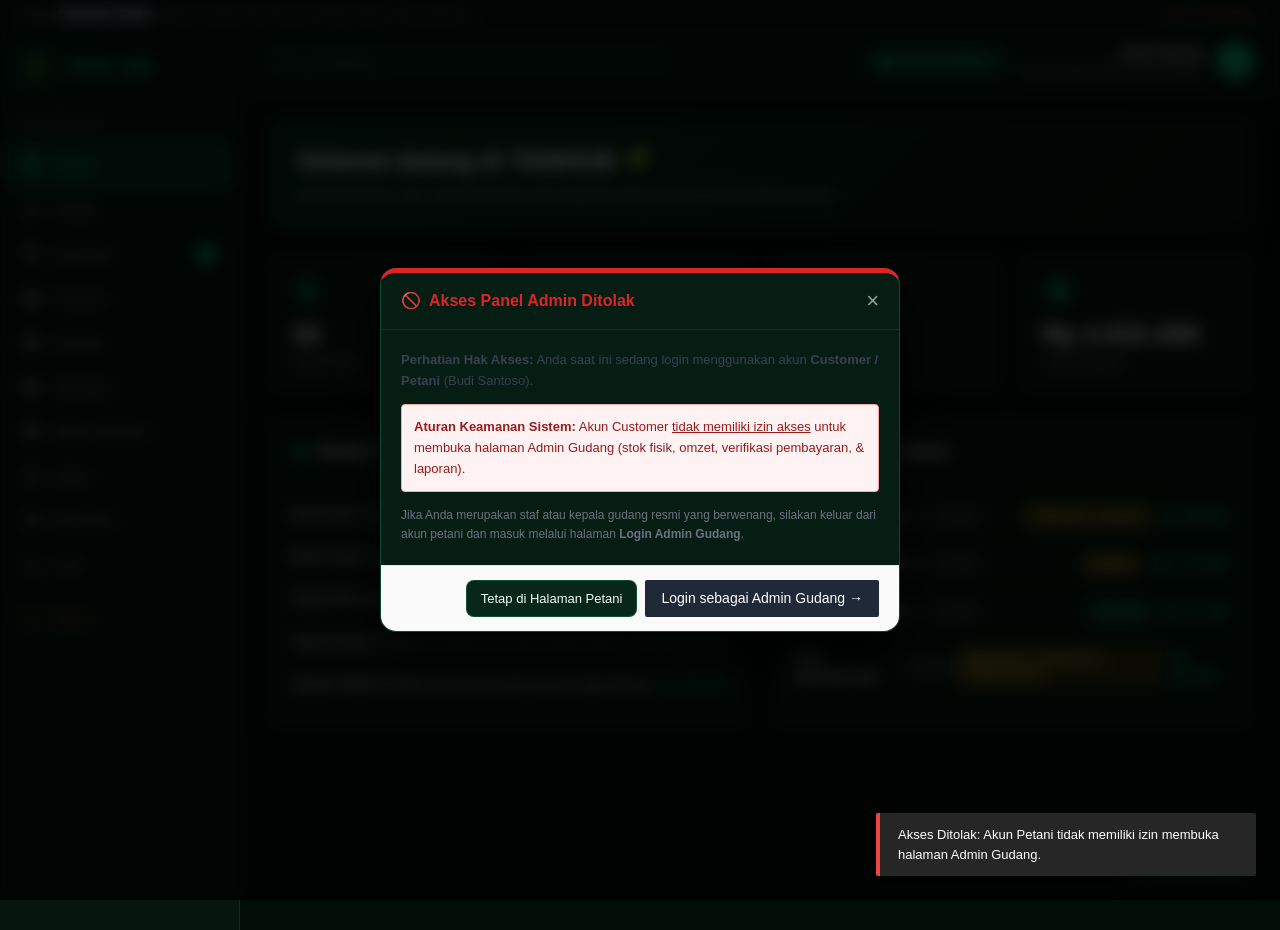
==== admin.html @ e53415fc "push projet new TaniSM" ====
<!DOCTYPE html>
<html lang="id">
<head>
  <meta charset="UTF-8">
  <meta name="viewport" content="width=device-width, initial-scale=1.0">
  <title>Admin TANIHUB - Panel Manajemen Ekosistem Digital Pertanian</title>

  <!-- PWA Meta Tags & Manifest -->
  <link rel="manifest" href="manifest.json">
  <meta name="theme-color" content="#04160E">
  <meta name="mobile-web-app-capable" content="yes">
  <meta name="apple-mobile-web-app-capable" content="yes">
  <meta name="apple-mobile-web-app-status-bar-style" content="black-translucent">
  <meta name="apple-mobile-web-app-title" content="TANIHUB">
  <link rel="apple-touch-icon" href="icons/apple-touch-icon.png">
  <link rel="icon" type="image/svg+xml" href="icons/icon.svg">
  <link rel="icon" type="image/png" sizes="192x192" href="icons/icon-192.png">

  <link rel="stylesheet" href="css/common.css">
  <link rel="stylesheet" href="css/admin.css">
  <link rel="stylesheet" href="css/print.css">
  <script src="js/data.js"></script>
  <script src="js/store.js"></script>
  <script src="js/auth.js"></script>
  <script src="js/pwa.js"></script>
  <script>
    // Permission Guard: Customer TIDAK BISA mengakses admin.html
    if (!TaniAuth.requireAdminAccess()) {
      document.write('<style>body{display:none;}</style>');
    }
  </script>
</head>
<body>

  <!-- Top Strip Quick Bar -->
  <div class="role-quick-bar no-print">
    <div>
      <span>Portal: <strong style="color: #34D399;">Administrator Gudang & Distribusi</strong></span>
      <span style="margin-left: 12px; color: #5E7D6F;">Gudang Pusat Klaten</span>
    </div>
    <div>
      <a href="index.html">Beralih ke Portal Pembeli / Petani &rarr;</a>
      <span style="color: #374151; margin: 0 8px;">|</span>
      <a href="javascript:void(0)" onclick="AdminApp.logout()" style="color: #F87171; cursor: pointer;">Keluar</a>
    </div>
  </div>

  <div class="admin-wrapper">
    <!-- ==========================================
         SIDEBAR NAVIGATION (SESUAI GAMBAR REFERENSI)
         ========================================== -->
    <aside class="admin-sidebar no-print">
      <!-- Brand Header -->
      <div class="admin-brand">
        <div class="admin-brand-icon-box">
          <img src="img/logo-tani.png" alt="Tani.SM" style="width: 32px; height: 32px; object-fit: contain;">
        </div>
        <div class="admin-brand-text">TANI.SM</div>
      </div>

      <!-- Category Label -->
      <div class="nav-group-title">ADMIN</div>

      <!-- Navigation Menu Items (Urutan Persis Sesuai Screenshot) -->
      <nav class="admin-nav">
        <!-- 1. Dasbor -->
        <div class="admin-nav-item active" data-view="dasbor">
          <svg viewBox="0 0 24 24"><path d="M3 13h8V3H3v10zm0 8h8v-6H3v6zm10 0h8V11h-8v10zm0-18v6h8V3h-8z"/></svg>
          <span>Dasbor</span>
        </div>

        <!-- 2. Pelanggan -->
        <div class="admin-nav-item" data-view="pelanggan">
          <svg viewBox="0 0 24 24"><path d="M16 11c1.66 0 2.99-1.34 2.99-3S17.66 5 16 5c-1.66 0-3 1.34-3 3s1.34 3 3 3zm-8 0c1.66 0 2.99-1.34 2.99-3S9.66 5 8 5C6.34 5 5 6.34 5 3s1.34 3 3 3zm0 2c-2.33 0-7 1.17-7 3.5V19h14v-2.5c0-2.33-4.67-3.5-7-3.5zm8 0c-.29 0-.62.02-.97.05 1.16.84 1.97 1.97 1.97 3.45V19h6v-2.5c0-2.33-4.67-3.5-7-3.5z"/></svg>
          <span>Pelanggan</span>
        </div>

        <!-- 3. Produk -->
        <div class="admin-nav-item" data-view="produk">
          <svg viewBox="0 0 24 24"><path d="M20 7l-8-4-8 4 8 4 8-4zm-8 6l-7-3.5V17l7 3.5 7-3.5V9.5L12 13z"/></svg>
          <span>Produk</span>
        </div>

        <!-- 4. Kategori -->
        <div class="admin-nav-item" data-view="kategori">
          <svg viewBox="0 0 24 24"><path d="M10 4H4c-1.1 0-1.99.9-1.99 2L2 18c0 1.1.9 2 2 2h16c1.1 0 2-.9 2-2V8c0-1.1-.9-2-2-2h-8l-2-2z"/></svg>
          <span>Kategori</span>
        </div>

        <!-- 5. Stok -->
        <div class="admin-nav-item" data-view="stok">
          <svg viewBox="0 0 24 24"><path d="M3.5 18.49l6-6.01 4 4L22 6.92l-1.41-1.41-7.09 7.97-4-4L2 16.99z"/></svg>
          <span>Stok</span>
        </div>

        <!-- 6. Pemesanan -->
        <div class="admin-nav-item" data-view="pemesanan">
          <svg viewBox="0 0 24 24"><path d="M7 18c-1.1 0-1.99.9-1.99 2S5.9 22 7 22s2-.9 2-2-.9-2-2-2zM1 2v2h2l3.6 7.59-1.35 2.45c-.16.28-.25.61-.25.96 0 1.1.9 2 2 2h12v-2H7.42c-.14 0-.25-.11-.25-.25l.03-.12.9-1.63h7.45c.75 0 1.41-.41 1.75-1.03l3.58-6.49c.08-.14.12-.31.12-.48 0-.55-.45-1-1-1H5.21l-.94-2H1zm16 16c-1.1 0-1.99.9-1.99 2s.89 2 1.99 2 2-.9 2-2-.9-2-2-2z"/></svg>
          <span>Pemesanan</span>
        </div>

        <!-- 7. Pembayaran -->
        <div class="admin-nav-item" data-view="pembayaran">
          <svg viewBox="0 0 24 24"><path d="M20 4H4c-1.11 0-1.99.89-1.99 2L2 18c0 1.11.89 2 2 2h16c1.11 0 2-.89 2-2V6c0-1.11-.89-2-2-2zm0 14H4v-6h16v6zm0-10H4V6h16v2z"/></svg>
          <span>Pembayaran</span>
        </div>

        <!-- 8. Pengiriman -->
        <div class="admin-nav-item" data-view="pengiriman">
          <svg viewBox="0 0 24 24"><path d="M20 8h-3V4H3c-1.1 0-2 .9-2 2v11h2c0 1.66 1.34 3 3 3s3-1.34 3-3h6c0 1.66 1.34 3 3 3s3-1.34 3-3h2v-5l-3-4zM6 18.5c-.83 0-1.5-.67-1.5-1.5s.67-1.5 1.5-1.5 1.5.67 1.5 1.5-.67 1.5-1.5 1.5zm13.5-9l1.96 2.5H17V9.5h2.5zm-.5 9c-.83 0-1.5-.67-1.5-1.5s.67-1.5 1.5-1.5 1.5.67 1.5 1.5-.67 1.5-1.5 1.5z"/></svg>
          <span>Pengiriman</span>
        </div>

        <!-- 9. Konten -->
        <div class="admin-nav-item" data-view="konten">
          <svg viewBox="0 0 24 24"><path d="M19 3H5c-1.1 0-2 .9-2 2v14c0 1.1.9 2 2 2h14c1.1 0 2-.9 2-2V5c0-1.1-.9-2-2-2zm-5 14H7v-2h7v2zm3-4H7v-2h10v2zm0-4H7V7h10v2z"/></svg>
          <span>Konten</span>
        </div>

        <!-- 10. Promo -->
        <div class="admin-nav-item" data-view="promo">
          <svg viewBox="0 0 24 24"><path d="M21.41 11.58l-9-9C12.05 2.22 11.55 2 11 2H4c-1.1 0-2 .9-2 2v7c0 .55.22 1.05.59 1.42l9 9c.36.36.86.58 1.41.58.55 0 1.05-.22 1.41-.59l7-7c.37-.36.59-.86.59-1.41 0-.55-.23-1.06-.59-1.42zM5.5 7C4.67 7 4 6.33 4 5.5S4.67 4 5.5 4 7 4.67 7 5.5 6.33 7 5.5 7z"/></svg>
          <span>Promo</span>
        </div>

        <!-- 11. Laporan -->
        <div class="admin-nav-item" data-view="laporan">
          <svg viewBox="0 0 24 24"><path d="M19 3H5c-1.1 0-2 .9-2 2v14c0 1.1.9 2 2 2h14c1.1 0 2-.9 2-2V5c0-1.1-.9-2-2-2zm-2 10h-4v4h-2v-4H7v-2h4V7h2v4h4v2z"/></svg>
          <span>Laporan</span>
        </div>
      </nav>

      <!-- User Info Footer -->
      <div class="admin-user-footer">
        <div class="admin-user-footer-info">
          <div class="admin-user-name" id="admin-sidebar-user-name">admin</div>
          <div class="admin-user-role">Administrator</div>
        </div>
        <a href="javascript:void(0)" onclick="AdminApp.logout()" title="Keluar dari Panel Admin" style="color: #F87171; font-size: 11px; text-decoration: none; cursor: pointer;">Keluar</a>
      </div>
    </aside>

    <!-- Backdrop for mobile drawer -->
    <div id="admin-sidebar-backdrop" class="sidebar-backdrop" onclick="AdminApp.toggleMobileSidebar(false)"></div>

    <!-- ==========================================
         MAIN CONTENT AREA
         ========================================== -->
    <main class="admin-main">
      <!-- Topbar Header (Search bar, toggle & User profile) -->
      <header class="admin-topbar no-print">
        <div style="display: flex; align-items: center; gap: 10px;">
          <button type="button" class="sidebar-toggle-btn" id="admin-sidebar-toggle" onclick="AdminApp.toggleMobileSidebar()" aria-label="Buka Menu">
            <svg viewBox="0 0 24 24" style="width: 20px; height: 20px; fill: currentColor;"><path d="M3 18h18v-2H3v2zm0-5h18v-2H3v2zm0-7v2h18V6H3z"/></svg>
          </button>
        </div>

        <div class="admin-search-wrapper">
          <svg class="admin-search-icon" viewBox="0 0 24 24"><path d="M15.5 14h-.79l-.28-.27C15.41 12.59 16 11.11 16 9.5 16 5.91 13.09 3 9.5 3S3 5.91 3 9.5 5.91 16 9.5 16c1.61 0 3.09-.59 4.23-1.57l.27.28v.79l5 4.99L20.49 19l-4.99-5zm-6 0C7.01 14 5 11.99 5 9.5S7.01 5 9.5 5 14 7.01 14 9.5 11.99 14 9.5 14z"/></svg>
          <input type="text" id="admin-global-search" class="admin-search-input" placeholder="Cari produk..." oninput="AdminApp.handleGlobalSearch(event)">
        </div>

        <div style="display: flex; align-items: center; gap: 12px;">
          <button type="button" class="btn-pwa-install no-print" id="pwa-install-header-btn-admin" onclick="window.triggerPwaInstall()" title="Pasang Aplikasi TANIHUB di Desktop atau HP">
            <svg viewBox="0 0 24 24" style="width: 15px; height: 15px; fill: currentColor;"><path d="M19.35 10.04C18.67 6.59 15.64 4 12 4 9.11 4 6.6 5.64 5.35 8.04 2.34 8.36 0 10.91 0 14c0 3.31 2.69 6 6 6h13c2.76 0 5-2.24 5-5 0-2.64-2.05-4.78-4.65-4.96zM17 13l-5 5-5-5h3V9h4v4h3z"/></svg>
            <span>Pasang Aplikasi</span>
          </button>

          <div class="admin-topbar-profile">
            <div class="admin-profile-text">
              <div class="admin-profile-name" id="admin-top-user-name">admin</div>
              <div class="admin-profile-role">Administrator</div>
            </div>
            <div class="admin-avatar-circle" title="Administrator">
              <svg viewBox="0 0 24 24"><path d="M12 12c2.21 0 4-1.79 4-4s-1.79-4-4-4-4 1.79-4 4 1.79 4 4 4zm0 2c-2.67 0-8 1.34-8 4v2h16v-2c0-2.66-5.33-4-8-4z"/></svg>
            </div>
            <a href="index.html" class="btn btn-secondary btn-sm" style="margin-left: 8px;">Portal Petani &rarr;</a>
          </div>
        </div>
      </header>

      <div class="admin-content">

        <!-- ==========================================
             1. DASBOR (IDENTIK DENGAN GAMBAR REFERENSI)
             ========================================== -->
        <section id="admin-view-dasbor" class="admin-view active">
          <!-- Welcome Hero Banner -->
          <div class="hero-welcome-card">
            <h1 class="hero-welcome-title">Selamat datang di TANIHUB 🌱</h1>
            <p class="hero-welcome-sub">Kelola pertanian, stok, produk, pesanan, dan penjualan dalam satu ekosistem digital futuristik.</p>
          </div>

          <!-- 4 Stat Metric Cards (Baris 4 Kartu) -->
          <div class="metrics-grid-4">
            <!-- 1. Total Produk -->
            <div class="metric-card-dark">
              <div class="metric-icon-wrap">
                <svg viewBox="0 0 24 24"><path d="M20 7l-8-4-8 4 8 4 8-4zm-8 6l-7-3.5V17l7 3.5 7-3.5V9.5L12 13z"/></svg>
              </div>
              <div class="metric-number" id="dash-metric-products">8</div>
              <div class="metric-tag">Total Produk</div>
            </div>

            <!-- 2. Total Stok -->
            <div class="metric-card-dark">
              <div class="metric-icon-wrap">
                <svg viewBox="0 0 24 24"><path d="M3.5 18.49l6-6.01 4 4L22 6.92l-1.41-1.41-7.09 7.97-4-4L2 16.99z"/></svg>
              </div>
              <div class="metric-number" id="dash-metric-stock">427</div>
              <div class="metric-tag">Total Stok</div>
            </div>

            <!-- 3. Total Pesanan -->
            <div class="metric-card-dark">
              <div class="metric-icon-wrap">
                <svg viewBox="0 0 24 24"><path d="M7 18c-1.1 0-1.99.9-1.99 2S5.9 22 7 22s2-.9 2-2-.9-2-2-2zM1 2v2h2l3.6 7.59-1.35 2.45c-.16.28-.25.61-.25.96 0 1.1.9 2 2 2h12v-2H7.42c-.14 0-.25-.11-.25-.25l.03-.12.9-1.63h7.45c.75 0 1.41-.41 1.75-1.03l3.58-6.49c.08-.14.12-.31.12-.48 0-.55-.45-1-1-1H5.21l-.94-2H1zm16 16c-1.1 0-1.99.9-1.99 2s.89 2 1.99 2 2-.9 2-2-.9-2-2-2z"/></svg>
              </div>
              <div class="metric-number" id="dash-metric-orders">0</div>
              <div class="metric-tag">Total Pesanan</div>
            </div>

            <!-- 4. Total Penjualan -->
            <div class="metric-card-dark">
              <div class="metric-icon-wrap">
                <svg viewBox="0 0 24 24"><path d="M12 2C6.48 2 2 6.48 2 12s4.48 10 10 10 10-4.48 10-10S17.52 2 12 2zm1 14h-2v-2h2v2zm0-4h-2V7h2v5z"/></svg>
              </div>
              <div class="metric-number" id="dash-metric-sales">Rp 0</div>
              <div class="metric-tag">Total Penjualan</div>
            </div>
          </div>

          <!-- 2 Col Activity Row (Produk Terbaru & Pesanan Terbaru) -->
          <div class="dashboard-activity-grid">
            <!-- Left: Produk Terbaru -->
            <div class="activity-card">
              <div class="activity-card-head">
                <svg viewBox="0 0 24 24"><path d="M20 7l-8-4-8 4 8 4 8-4zm-8 6l-7-3.5V17l7 3.5 7-3.5V9.5L12 13z"/></svg>
                <span>Produk Terbaru</span>
              </div>
              <div class="activity-list" id="dash-recent-products-list"></div>
            </div>

            <!-- Right: Pesanan Terbaru -->
            <div class="activity-card">
              <div class="activity-card-head">
                <svg viewBox="0 0 24 24"><path d="M7 18c-1.1 0-1.99.9-1.99 2S5.9 22 7 22s2-.9 2-2-.9-2-2-2zM1 2v2h2l3.6 7.59-1.35 2.45c-.16.28-.25.61-.25.96 0 1.1.9 2 2 2h12v-2H7.42c-.14 0-.25-.11-.25-.25l.03-.12.9-1.63h7.45c.75 0 1.41-.41 1.75-1.03l3.58-6.49c.08-.14.12-.31.12-.48 0-.55-.45-1-1-1H5.21l-.94-2H1zm16 16c-1.1 0-1.99.9-1.99 2s.89 2 1.99 2 2-.9 2-2-.9-2-2-2z"/></svg>
                <span>Pesanan Terbaru</span>
              </div>
              <div class="activity-list" id="dash-recent-orders-list">
                <div class="empty-state-text">Belum ada pesanan.</div>
              </div>
            </div>
          </div>
        </section>

        <!-- ==========================================
             2. PELANGGAN
             ========================================== -->
        <section id="admin-view-pelanggan" class="admin-view">
          <div class="admin-card">
            <div class="admin-card-header">
              <span class="admin-card-title">Data Petani & Pelanggan Terdaftar</span>
              <div class="admin-card-actions">
                <button class="btn btn-primary btn-sm" onclick="AdminApp.openAddCustomerModal()">+ Tambah Data Petani</button>
              </div>
            </div>
            <div class="table-responsive">
              <table class="admin-table">
                <thead>
                  <tr>
                    <th>ID</th>
                    <th>Nama Petani / Kelompok Tani</th>
                    <th>No. Telepon / WA</th>
                    <th>Alamat Pengiriman Lahan</th>
                    <th>Lahan & Komoditas</th>
                    <th>Total Belanja</th>
                    <th>Status</th>
                    <th>Aksi</th>
                  </tr>
                </thead>
                <tbody id="table-pelanggan-tbody"></tbody>
              </table>
            </div>
          </div>
        </section>

        <!-- ==========================================
             3. PRODUK (MASTER PRODUK LENGKAP DENGAN GAMBAR)
             ========================================== -->
        <section id="admin-view-produk" class="admin-view">
          <div class="admin-card">
            <div class="admin-card-header">
              <span class="admin-card-title">Master Data Produk & Sarana Pertanian</span>
              <div class="admin-card-actions">
                <button class="btn btn-primary btn-sm" onclick="AdminApp.openAddProductModal()">+ Tambah Produk Baru</button>
              </div>
            </div>
            <div class="table-responsive">
              <table class="admin-table">
                <thead>
                  <tr>
                    <th>Foto</th>
                    <th>Nama Produk & Lokasi Rak</th>
                    <th>Kategori</th>
                    <th>Harga & Satuan</th>
                    <th>Stok Fisik</th>
                    <th>Penjualan</th>
                    <th>Aksi</th>
                  </tr>
                </thead>
                <tbody id="table-produk-tbody"></tbody>
              </table>
            </div>
          </div>
        </section>

        <!-- ==========================================
             4. KATEGORI
             ========================================== -->
        <section id="admin-view-kategori" class="admin-view">
          <div class="admin-card">
            <div class="admin-card-header">
              <span class="admin-card-title">Master Kategori Komoditas & Saprotan</span>
              <button class="btn btn-primary btn-sm" onclick="AdminApp.openAddKategoriModal()">+ Tambah Kategori</button>
            </div>
            <div class="table-responsive">
              <table class="admin-table">
                <thead>
                  <tr>
                    <th>ID Kategori</th>
                    <th>Nama Kategori</th>
                    <th>Keterangan / Deskripsi</th>
                    <th>Jumlah Produk</th>
                    <th>Aksi</th>
                  </tr>
                </thead>
                <tbody id="table-kategori-tbody"></tbody>
              </table>
            </div>
          </div>
        </section>

        <!-- ==========================================
             5. KONTROL STOK
             ========================================== -->
        <section id="admin-view-stok" class="admin-view">
          <div class="admin-card">
            <div class="admin-card-header">
              <span class="admin-card-title">Status Stok Fisik Pergudangan TANIHUB</span>
            </div>
            <div class="table-responsive">
              <table class="admin-table">
                <thead>
                  <tr>
                    <th>ID SKU</th>
                    <th>Nama Barang Pertanian</th>
                    <th>Lokasi Rak / Gudang</th>
                    <th>Stok Tersedia</th>
                    <th>Batas Minimum</th>
                    <th>Status Mutu</th>
                    <th>Aksi</th>
                  </tr>
                </thead>
                <tbody id="table-stok-tbody"></tbody>
              </table>
            </div>
          </div>

          <!-- Stock Movement Logs -->
          <div class="admin-card">
            <div class="admin-card-header">
              <span class="admin-card-title">Log Riwayat Mutasi Stok Masuk / Keluar (Audit Trail)</span>
            </div>
            <div class="table-responsive">
              <table class="admin-table">
                <thead>
                  <tr>
                    <th>Waktu Catat</th>
                    <th>Nama Barang</th>
                    <th>Jenis Mutasi</th>
                    <th>Kuantitas</th>
                    <th>Sisa Saldo</th>
                    <th>Keterangan / Referensi</th>
                  </tr>
                </thead>
                <tbody id="table-stok-logs-tbody"></tbody>
              </table>
            </div>
          </div>
        </section>

        <!-- ==========================================
             6. PEMESANAN
             ========================================== -->
        <section id="admin-view-pemesanan" class="admin-view">
          <div class="admin-card">
            <div class="admin-card-header">
              <span class="admin-card-title">Daftar Pemesanan Masuk Petani</span>
            </div>
            <div class="table-responsive">
              <table class="admin-table">
                <thead>
                  <tr>
                    <th>No. Pesanan</th>
                    <th>Pemesan</th>
                    <th>Waktu Pesan</th>
                    <th>Total Biaya</th>
                    <th>Status Bayar</th>
                    <th>Status Gudang</th>
                    <th>Aksi</th>
                  </tr>
                </thead>
                <tbody id="table-pemesanan-tbody"></tbody>
              </table>
            </div>
          </div>
        </section>

        <!-- ==========================================
             7. PEMBAYARAN
             ========================================== -->
        <section id="admin-view-pembayaran" class="admin-view">
          <div class="admin-card">
            <div class="admin-card-header">
              <span class="admin-card-title">Verifikasi Bukti Transfer & Status Rekening</span>
            </div>
            <div class="table-responsive">
              <table class="admin-table">
                <thead>
                  <tr>
                    <th>No. Pesanan</th>
                    <th>Nama Pembayar</th>
                    <th>Metode Pembayaran</th>
                    <th>Jumlah Tagihan</th>
                    <th>Status Verifikasi</th>
                    <th>Aksi</th>
                  </tr>
                </thead>
                <tbody id="table-pembayaran-tbody"></tbody>
              </table>
            </div>
          </div>
        </section>

        <!-- ==========================================
             8. PENGIRIMAN
             ========================================== -->
        <section id="admin-view-pengiriman" class="admin-view">
          <div class="admin-card">
            <div class="admin-card-header">
              <span class="admin-card-title">Manajemen Logistik, Ekspedisi & Resi Kargo</span>
            </div>
            <div class="table-responsive">
              <table class="admin-table">
                <thead>
                  <tr>
                    <th>No. Pesanan</th>
                    <th>Penerima</th>
                    <th>Ekspedisi</th>
                    <th>Nomor Resi / Surat Jalan</th>
                    <th>Status Pengiriman</th>
                    <th>Aksi</th>
                  </tr>
                </thead>
                <tbody id="table-pengiriman-tbody"></tbody>
              </table>
            </div>
          </div>
        </section>

        <!-- ==========================================
             9. KONTEN & TIPS
             ========================================== -->
        <section id="admin-view-konten" class="admin-view">
          <div class="admin-card">
            <div class="admin-card-header">
              <span class="admin-card-title">Manajemen Artikel Edukasi Agronomi & Tips Tani</span>
              <button class="btn btn-primary btn-sm" onclick="AdminApp.openAddTipModal()">+ Tulis Tips Baru</button>
            </div>
            <div class="table-responsive">
              <table class="admin-table">
                <thead>
                  <tr>
                    <th>ID</th>
                    <th>Judul Tips Pertanian</th>
                    <th>Kategori</th>
                    <th>Penulis / Agronomis</th>
                    <th>Tanggal Terbit</th>
                    <th>Aksi</th>
                  </tr>
                </thead>
                <tbody id="table-konten-tips-tbody"></tbody>
              </table>
            </div>
          </div>
        </section>

        <!-- ==========================================
             10. PROMO & KUPON
             ========================================== -->
        <section id="admin-view-promo" class="admin-view">
          <div class="admin-card">
            <div class="admin-card-header">
              <span class="admin-card-title">Kupon Subsidi & Promosi Musim Tanam</span>
              <button class="btn btn-primary btn-sm" onclick="AdminApp.openAddPromoModal()">+ Buat Kupon Baru</button>
            </div>
            <div class="table-responsive">
              <table class="admin-table">
                <thead>
                  <tr>
                    <th>Kode Kupon</th>
                    <th>Nama Program Promo</th>
                    <th>Besaran Diskon</th>
                    <th>Min. Belanja</th>
                    <th>Terpakai / Kuota</th>
                    <th>Status</th>
                    <th>Aksi</th>
                  </tr>
                </thead>
                <tbody id="table-promo-tbody"></tbody>
              </table>
            </div>
          </div>
        </section>

        <!-- ==========================================
             11. LAPORAN (CETAK & PRINT PDF)
             ========================================== -->
        <section id="admin-view-laporan" class="admin-view">
          <div class="admin-card no-print">
            <div class="admin-card-header">
              <div style="display: flex; gap: 12px; align-items: center; flex-wrap: wrap;">
                <label style="font-weight: 600; font-size: 13px; color: #A3BDB0;">Jenis Laporan:</label>
                <select id="report-type-select" class="form-select" style="width: auto;" onchange="AdminApp.renderLaporan()">
                  <option value="sales">Laporan Rekapitulasi Penjualan & Pendapatan</option>
                  <option value="stock">Laporan Stock Opname Fisik & Valuasi Aset</option>
                </select>

                <label style="font-weight: 600; font-size: 13px; margin-left: 10px; color: #A3BDB0;">Periode:</label>
                <select id="report-period-select" class="form-select" style="width: auto;" onchange="AdminApp.renderLaporan()">
                  <option value="all">Semua Waktu Operasional</option>
                  <option value="month">Bulan Ini (Oktober 2026)</option>
                </select>
              </div>

              <div class="admin-card-actions">
                <button class="btn btn-primary" onclick="AdminApp.printReport()">
                  Cetak Laporan / Simpan PDF
                </button>
              </div>
            </div>
          </div>

          <div id="report-document-container"></div>
        </section>

      </div>
    </main>
  </div>

  <!-- Bottom Netlify Badge Sesuai Screenshot -->
  <div class="netlify-badge no-print">
    <svg viewBox="0 0 24 24">
      <path d="M12 2L3 7v10l9 5 9-5V7l-9-5zm0 2.2l6.8 3.8-3.4 1.9-6.8-3.8L12 4.2zm-7.6 4.6l6.8 3.8v7.6l-6.8-3.8V8.8zm8.4 11.4v-7.6l6.8-3.8v7.6l-6.8 3.8z"/>
    </svg>
    <span>Powered by <strong>Netlify</strong></span>
  </div>

  <!-- ==========================================
       MODALS FOR ADMIN
       ========================================== -->

  <!-- Modal: Add/Edit Product -->
  <div id="modal-add-product" class="modal-overlay no-print">
    <div class="modal-box" style="max-width: 680px;">
      <div class="modal-header">
        <h3 id="product-modal-title" class="modal-title">Tambah Produk Baru</h3>
        <span class="modal-close">&times;</span>
      </div>
      <div class="modal-body">
        <input type="hidden" id="form-product-id">
        <div class="form-group">
          <label class="form-label">Nama Produk Lengkap:</label>
          <input type="text" id="form-product-name" class="form-input" placeholder="Contoh: Benih Padi Ciherang Super Label Biru">
        </div>
        <div style="display: grid; grid-template-columns: 1fr 1fr; gap: 12px;">
          <div class="form-group">
            <label class="form-label">Kategori Komoditas:</label>
            <select id="form-product-cat" class="form-select"></select>
          </div>
          <div class="form-group">
            <label class="form-label">Lokasi Rak / Palet Gudang:</label>
            <input type="text" id="form-product-shelf" class="form-input" placeholder="Contoh: Rak A-02">
          </div>
        </div>
        <div style="display: grid; grid-template-columns: 1fr 1fr; gap: 12px;">
          <div class="form-group">
            <label class="form-label">Harga Jual (Rp):</label>
            <input type="number" id="form-product-price" class="form-input">
          </div>
          <div class="form-group">
            <label class="form-label">Harga Asli Sebelum Coret (Opsional):</label>
            <input type="number" id="form-product-original-price" class="form-input">
          </div>
        </div>
        <div style="display: grid; grid-template-columns: 1fr 1fr 1fr; gap: 12px;">
          <div class="form-group">
            <label class="form-label">Jumlah Stok:</label>
            <input type="number" id="form-product-stock" class="form-input">
          </div>
          <div class="form-group">
            <label class="form-label">Satuan Kemasan:</label>
            <input type="text" id="form-product-unit" class="form-input" placeholder="Karung 5 Kg / 1 Unit">
          </div>
          <div class="form-group">
            <label class="form-label">Bobot (Gram):</label>
            <input type="number" id="form-product-weight" class="form-input" value="1000">
          </div>
        </div>
        <div class="form-group">
          <label class="form-label">Bahan Aktif / Spesifikasi Teknis:</label>
          <input type="text" id="form-product-active-ing" class="form-input" placeholder="Contoh: Kemurnian 99%, NPK 16-16-16, dsb.">
        </div>
        <div class="form-group">
          <label class="form-label">URL Foto Produk (Gambar Tetap Tersedia):</label>
          <input type="text" id="form-product-image" class="form-input" placeholder="https://images.unsplash.com/...">
          <div style="margin-top: 8px; display: flex; align-items: center; gap: 10px; flex-wrap: wrap;">
            <input type="file" id="form-product-image-file" accept="image/*" style="display:none;" onchange="AdminApp.handleProductImageFile(event)">
            <button type="button" class="btn btn-secondary btn-sm" onclick="document.getElementById('form-product-image-file').click()">Pilih File Gambar</button>
            <span id="form-product-image-filename" style="font-size: 12px; color: #8BA498;">Belum ada file dipilih</span>
          </div>
          <img id="form-product-image-preview" src="" alt="Pratinjau Foto" style="display:none; margin-top: 8px; max-width: 120px; max-height: 120px; border-radius: 8px; border: 1px solid rgba(16, 185, 129, 0.3); object-fit: cover;">
        </div>
        <div class="form-group">
          <label class="form-label">Deskripsi & Panduan Penggunaan:</label>
          <textarea id="form-product-desc" class="form-textarea" rows="3"></textarea>
        </div>
      </div>
      <div class="modal-footer">
        <button class="btn btn-secondary btn-modal-cancel">Batal</button>
        <button class="btn btn-primary" onclick="AdminApp.saveProductForm()">Simpan Produk</button>
      </div>
    </div>
  </div>

  <!-- Modal: Add/Edit Customer -->
  <div id="modal-add-customer" class="modal-overlay no-print">
    <div class="modal-box" style="max-width: 550px;">
      <div class="modal-header">
        <h3 class="modal-title">Form Data Petani / Pelanggan</h3>
        <span class="modal-close">&times;</span>
      </div>
      <div class="modal-body">
        <input type="hidden" id="form-customer-id">
        <div class="form-group">
          <label class="form-label">Nama Petani / Pembeli:</label>
          <input type="text" id="form-customer-name" class="form-input" required>
        </div>
        <div class="form-group">
          <label class="form-label">No. Telepon / WhatsApp:</label>
          <input type="text" id="form-customer-phone" class="form-input" required>
        </div>
        <div class="form-group">
          <label class="form-label">Nama Kelompok Tani (Poktan):</label>
          <input type="text" id="form-customer-poktan" class="form-input">
        </div>
        <div style="display: grid; grid-template-columns: 1fr 1fr; gap: 12px;">
          <div class="form-group">
            <label class="form-label">Luas Lahan (Ha):</label>
            <input type="number" step="0.1" id="form-customer-lahan" class="form-input" value="1.0">
          </div>
          <div class="form-group">
            <label class="form-label">Komoditas Utama:</label>
            <input type="text" id="form-customer-komoditas" class="form-input" placeholder="Contoh: Padi, Cabai">
          </div>
        </div>
        <div class="form-group">
          <label class="form-label">Alamat Lengkap Lahan:</label>
          <textarea id="form-customer-address" class="form-textarea" rows="2"></textarea>
        </div>
      </div>
      <div class="modal-footer">
        <button class="btn btn-secondary btn-modal-cancel">Batal</button>
        <button class="btn btn-primary" onclick="AdminApp.saveCustomerForm()">Simpan Data</button>
      </div>
    </div>
  </div>

  <!-- Modal: Add/Edit Category -->
  <div id="modal-add-kategori" class="modal-overlay no-print">
    <div class="modal-box" style="max-width: 480px;">
      <div class="modal-header">
        <h3 class="modal-title">Kategori Sarana & Hasil Tani</h3>
        <span class="modal-close">&times;</span>
      </div>
      <div class="modal-body">
        <input type="hidden" id="form-kategori-id">
        <div class="form-group">
          <label class="form-label">Nama Kategori:</label>
          <input type="text" id="form-kategori-name" class="form-input" placeholder="Contoh: Benih Sayuran" required>
        </div>
        <div class="form-group">
          <label class="form-label">Keterangan / Deskripsi:</label>
          <textarea id="form-kategori-desc" class="form-textarea" rows="2"></textarea>
        </div>
      </div>
      <div class="modal-footer">
        <button class="btn btn-secondary btn-modal-cancel">Batal</button>
        <button class="btn btn-primary" onclick="AdminApp.saveKategoriForm()">Simpan Kategori</button>
      </div>
    </div>
  </div>

  <!-- Modal: Stock Adjust -->
  <div id="modal-stock-adjust" class="modal-overlay no-print">
    <div class="modal-box" style="max-width: 480px;">
      <div class="modal-header">
        <h3 class="modal-title">Penyesuaian / Mutasi Stok Gudang</h3>
        <span class="modal-close">&times;</span>
      </div>
      <div class="modal-body">
        <input type="hidden" id="stock-adjust-prod-id">
        <div style="font-weight: 600; font-size: 14px; margin-bottom: 4px; color: #ECFDF5;" id="stock-adjust-prod-name"></div>
        <div style="font-size: 12px; color: #8BA498; margin-bottom: 14px;">Stok Saat Ini: <strong id="stock-adjust-current" style="color: #34D399;"></strong></div>

        <div class="form-group">
          <label class="form-label">Jenis Mutasi:</label>
          <select id="stock-adjust-type" class="form-select">
            <option value="Masuk">Stok Masuk (Penerimaan Pabrik / Supplier)</option>
            <option value="Keluar">Stok Keluar (Retur Rusak / Pengurangan Manual)</option>
          </select>
        </div>

        <div class="form-group">
          <label class="form-label">Jumlah Unit Perubahan:</label>
          <input type="number" id="stock-adjust-qty" class="form-input" min="1" placeholder="10">
        </div>

        <div class="form-group">
          <label class="form-label">Keterangan / Referensi:</label>
          <textarea id="stock-adjust-note" class="form-textarea" rows="2" placeholder="Contoh: Penerimaan Truk Distributor PT Petrokimia"></textarea>
        </div>
      </div>
      <div class="modal-footer">
        <button class="btn btn-secondary btn-modal-cancel">Batal</button>
        <button class="btn btn-primary" onclick="AdminApp.submitStockAdjust()">Simpan Mutasi</button>
      </div>
    </div>
  </div>

  <!-- Modal: Order Status -->
  <div id="modal-order-status" class="modal-overlay no-print">
    <div class="modal-box" style="max-width: 480px;">
      <div class="modal-header">
        <h3 class="modal-title">Ubah Status Pemesanan</h3>
        <span class="modal-close">&times;</span>
      </div>
      <div class="modal-body">
        <input type="hidden" id="order-status-id">
        <div style="font-weight: 600; font-size: 14px; margin-bottom: 12px; color: #ECFDF5;" id="order-status-display"></div>

        <div class="form-group">
          <label class="form-label">Status Baru:</label>
          <select id="order-status-select" class="form-select">
            <option value="Menunggu Pembayaran">Menunggu Pembayaran</option>
            <option value="Diproses Gudang">Diproses Gudang (Packing Karung)</option>
            <option value="Dikirim">Dikirim (Diangkut Kargo / Pick-up)</option>
            <option value="Selesai">Selesai (Telah Diterima Petani)</option>
            <option value="Dibatalkan">Dibatalkan</option>
          </select>
        </div>

        <div class="form-group">
          <label class="form-label">Catatan Tambahan untuk Petani:</label>
          <textarea id="order-status-note" class="form-textarea" rows="2" placeholder="Contoh: Barang telah dimasukkan ke armada logistik"></textarea>
        </div>
      </div>
      <div class="modal-footer">
        <button class="btn btn-secondary btn-modal-cancel">Batal</button>
        <button class="btn btn-primary" onclick="AdminApp.saveOrderStatus()">Perbarui Status</button>
      </div>
    </div>
  </div>

  <!-- Modal: Update Resi Logistik -->
  <div id="modal-update-resi" class="modal-overlay no-print">
    <div class="modal-box" style="max-width: 480px;">
      <div class="modal-header">
        <h3 class="modal-title">Input Resi & Logistik Pengiriman</h3>
        <span class="modal-close">&times;</span>
      </div>
      <div class="modal-body">
        <input type="hidden" id="resi-order-id">
        <div style="font-weight: 600; font-size: 14px; margin-bottom: 12px; color: #ECFDF5;" id="resi-order-display"></div>

        <div class="form-group">
          <label class="form-label">Nomor Resi / Surat Jalan Kargo:</label>
          <input type="text" id="resi-number-input" class="form-input" placeholder="JTC-ID-992019">
        </div>

        <div class="form-group">
          <label class="form-label">Posisi / Checkpoint Terkini:</label>
          <textarea id="resi-status-note" class="form-textarea" rows="2" placeholder="Contoh: Paket telah keluar dari Hub Gudang Pusat Klaten"></textarea>
        </div>
      </div>
      <div class="modal-footer">
        <button class="btn btn-secondary btn-modal-cancel">Batal</button>
        <button class="btn btn-primary" onclick="AdminApp.saveResiUpdate()">Simpan Logistik</button>
      </div>
    </div>
  </div>

  <!-- Modal: Add Tip/Artikel -->
  <div id="modal-add-tip" class="modal-overlay no-print">
    <div class="modal-box" style="max-width: 600px;">
      <div class="modal-header">
        <h3 class="modal-title">Artikel Edukasi Pertanian & Tips Tani</h3>
        <span class="modal-close">&times;</span>
      </div>
      <div class="modal-body">
        <input type="hidden" id="form-tip-id">
        <div class="form-group">
          <label class="form-label">Judul Artikel:</label>
          <input type="text" id="form-tip-title" class="form-input" required>
        </div>
        <div style="display: grid; grid-template-columns: 1fr 1fr; gap: 12px;">
          <div class="form-group">
            <label class="form-label">Kategori Tips:</label>
            <select id="form-tip-category" class="form-select">
              <option value="Perlindungan Tanaman">Perlindungan Tanaman</option>
              <option value="Nutrisi & Kesuburan">Nutrisi & Kesuburan</option>
              <option value="Organik & Biologi">Organik & Biologi</option>
              <option value="Alat & Mekanisasi">Alat & Mekanisasi</option>
            </select>
          </div>
          <div class="form-group">
            <label class="form-label">Penulis / Agronomis:</label>
            <input type="text" id="form-tip-author" class="form-input">
          </div>
        </div>
        <div class="form-group">
          <label class="form-label">Ringkasan Singkat:</label>
          <textarea id="form-tip-summary" class="form-textarea" rows="2"></textarea>
        </div>
        <div class="form-group">
          <label class="form-label">Konten Lengkap:</label>
          <textarea id="form-tip-content" class="form-textarea" rows="6"></textarea>
        </div>
      </div>
      <div class="modal-footer">
        <button class="btn btn-secondary btn-modal-cancel">Batal</button>
        <button class="btn btn-primary" onclick="AdminApp.saveTipForm()">Publikasikan Tips</button>
      </div>
    </div>
  </div>

  <!-- Modal: Add Promo Voucher -->
  <div id="modal-add-promo" class="modal-overlay no-print">
    <div class="modal-box" style="max-width: 480px;">
      <div class="modal-header">
        <h3 class="modal-title">Buat Kupon Subsidi Pertanian</h3>
        <span class="modal-close">&times;</span>
      </div>
      <div class="modal-body">
        <div class="form-group">
          <label class="form-label">Kode Kupon (Huruf Kapital):</label>
          <input type="text" id="form-promo-code" class="form-input" placeholder="Contoh: PANENRAYA2026" style="text-transform: uppercase;" required>
        </div>
        <div class="form-group">
          <label class="form-label">Nama Program Promo:</label>
          <input type="text" id="form-promo-name" class="form-input" placeholder="Kupon Subsidi Bibit Musim Hujan" required>
        </div>
        <div style="display: grid; grid-template-columns: 1fr 1fr; gap: 12px;">
          <div class="form-group">
            <label class="form-label">Diskon (%):</label>
            <input type="number" id="form-promo-disc" class="form-input" value="10">
          </div>
          <div class="form-group">
            <label class="form-label">Min. Belanja (Rp):</label>
            <input type="number" id="form-promo-min" class="form-input" value="100000">
          </div>
        </div>
        <div class="form-group">
          <label class="form-label">Kuota Maksimal Penggunaan:</label>
          <input type="number" id="form-promo-quota" class="form-input" value="100">
        </div>
      </div>
      <div class="modal-footer">
        <button class="btn btn-secondary btn-modal-cancel">Batal</button>
        <button class="btn btn-primary" onclick="AdminApp.savePromoForm()">Simpan Kupon</button>
      </div>
    </div>
  </div>

  <!-- Modal: Surat Jalan & Invoice -->
  <div id="modal-invoice" class="modal-overlay">
    <div class="modal-box" style="max-width: 800px;">
      <div class="modal-header no-print">
        <h3 class="modal-title">Surat Jalan & Invoice Pergudangan</h3>
        <span class="modal-close">&times;</span>
      </div>
      <div class="modal-body" id="modal-invoice-content"></div>
      <div class="modal-footer no-print">
        <button class="btn btn-secondary btn-modal-cancel">Tutup</button>
        <button class="btn btn-primary" onclick="window.print()">Cetak Dokumen Surat Jalan</button>
      </div>
    </div>
  </div>

  <div id="toast-container" class="no-print"></div>

  <!-- Scripts -->
  <script src="js/admin.js"></script>
</body>
</html>
---- css/common.css ----
/* ==========================================================================
   Tani.SM - Common CSS & Design System
   Karakter: E-Commerce Pertanian Nyata, Bersih, Fungsional (Tanpa AI-Slop)
   ========================================================================== */

:root {
  --primary-orange: #EE4D2D;
  --primary-orange-hover: #d73211;
  --primary-green: #2E7D32;
  --primary-green-dark: #1B5E20;
  --primary-green-light: #E8F5E9;
  
  --bg-page: #F5F5F5;
  --bg-surface: #FFFFFF;
  --bg-subtle: #FAFAFA;
  
  --border-light: #EAEAEA;
  --border-medium: #D1D5DB;
  --border-focus: #EE4D2D;
  
  --text-main: #222222;
  --text-secondary: #595959;
  --text-muted: #8C8C8C;
  --text-danger: #D32F2F;
  --text-success: #2E7D32;
  
  --shadow-sm: 0 1px 2px 0 rgba(0, 0, 0, 0.05);
  --shadow-md: 0 2px 4px 0 rgba(0, 0, 0, 0.08);
  --shadow-lg: 0 4px 12px 0 rgba(0, 0, 0, 0.12);
  
  --radius-sm: 2px;
  --radius-md: 4px;
  --radius-lg: 6px;
  
  --container-width: 1200px;
  --font-family: -apple-system, BlinkMacSystemFont, "Segoe UI", Roboto, "Helvetica Neue", Arial, sans-serif;
}

* {
  box-sizing: border-box;
  margin: 0;
  padding: 0;
}

body {
  font-family: var(--font-family);
  background-color: var(--bg-page);
  color: var(--text-main);
  line-height: 1.5;
  font-size: 14px;
  -webkit-font-smoothing: antialiased;
}

a {
  color: inherit;
  text-decoration: none;
}

button {
  font-family: inherit;
  cursor: pointer;
  border: none;
  background: none;
}

input, select, textarea {
  font-family: inherit;
  font-size: 14px;
}

/* Container */
.container {
  width: 100%;
  max-width: var(--container-width);
  margin-left: auto;
  margin-right: auto;
  padding-left: 16px;
  padding-right: 16px;
}

/* Utilities */
.text-orange { color: var(--primary-orange) !important; }
.text-green { color: var(--primary-green) !important; }
.text-muted { color: var(--text-muted) !important; }
.text-bold { font-weight: 600; }
.font-price { font-size: 16px; font-weight: 700; color: var(--primary-orange); }

.badge {
  display: inline-block;
  padding: 2px 6px;
  font-size: 11px;
  font-weight: 600;
  border-radius: var(--radius-sm);
  text-transform: uppercase;
  letter-spacing: 0.3px;
}

.badge-orange {
  background-color: #FEE2E2;
  color: #DC2626;
  border: 1px solid #FCA5A5;
}

.badge-green {
  background-color: var(--primary-green-light);
  color: var(--primary-green-dark);
  border: 1px solid #A7F3D0;
}

.badge-gray {
  background-color: #F3F4F6;
  color: #4B5563;
  border: 1px solid var(--border-medium);
}

.badge-blue {
  background-color: #EFF6FF;
  color: #1D4ED8;
  border: 1px solid #BFDBFE;
}

/* Common Buttons */
.btn {
  display: inline-flex;
  align-items: center;
  justify-content: center;
  gap: 6px;
  padding: 8px 16px;
  font-size: 14px;
  font-weight: 500;
  border-radius: var(--radius-sm);
  transition: background-color 0.15s ease, border-color 0.15s ease, opacity 0.15s ease;
  white-space: nowrap;
}

.btn-primary {
  background-color: var(--primary-orange);
  color: #FFFFFF;
  border: 1px solid var(--primary-orange);
}

.btn-primary:hover {
  background-color: var(--primary-orange-hover);
  border-color: var(--primary-orange-hover);
}

.btn-secondary {
  background-color: #FFFFFF;
  color: var(--text-main);
  border: 1px solid var(--border-medium);
}

.btn-secondary:hover {
  background-color: #F9FAFB;
  border-color: #9CA3AF;
}

.btn-green {
  background-color: var(--primary-green);
  color: #FFFFFF;
  border: 1px solid var(--primary-green);
}

.btn-green:hover {
  background-color: var(--primary-green-dark);
}

.btn-outline-orange {
  background-color: #FFF5F1;
  color: var(--primary-orange);
  border: 1px solid var(--primary-orange);
}

.btn-outline-orange:hover {
  background-color: #FFEAE4;
}

.btn-sm {
  padding: 4px 10px;
  font-size: 12px;
}

.btn-lg {
  padding: 12px 24px;
  font-size: 16px;
  font-weight: 600;
}

/* Form Inputs */
.form-group {
  margin-bottom: 14px;
}

.form-label {
  display: block;
  font-size: 13px;
  font-weight: 500;
  color: var(--text-main);
  margin-bottom: 5px;
}

.form-input, .form-select, .form-textarea {
  width: 100%;
  padding: 8px 12px;
  border: 1px solid var(--border-medium);
  border-radius: var(--radius-sm);
  background-color: #FFFFFF;
  color: var(--text-main);
  outline: none;
  transition: border-color 0.15s ease, box-shadow 0.15s ease;
}

.form-input:focus, .form-select:focus, .form-textarea:focus {
  border-color: var(--border-focus);
  box-shadow: 0 0 0 2px rgba(238, 77, 45, 0.15);
}

/* Modals */
.modal-overlay {
  position: fixed;
  top: 0;
  left: 0;
  right: 0;
  bottom: 0;
  background-color: rgba(0, 0, 0, 0.55);
  display: flex;
  align-items: center;
  justify-content: center;
  z-index: 1000;
  padding: 16px;
  opacity: 0;
  pointer-events: none;
  transition: opacity 0.2s ease;
}

.modal-overlay.active {
  opacity: 1;
  pointer-events: auto;
}

.modal-box {
  background-color: var(--bg-surface);
  border-radius: var(--radius-md);
  width: 100%;
  max-width: 650px;
  max-height: 90vh;
  overflow-y: auto;
  box-shadow: var(--shadow-lg);
  display: flex;
  flex-direction: column;
}

.modal-header {
  padding: 16px 20px;
  border-bottom: 1px solid var(--border-light);
  display: flex;
  align-items: center;
  justify-content: space-between;
}

.modal-title {
  font-size: 16px;
  font-weight: 600;
  color: var(--text-main);
}

.modal-close {
  font-size: 20px;
  line-height: 1;
  color: var(--text-muted);
  cursor: pointer;
}

.modal-close:hover {
  color: var(--text-main);
}

.modal-body {
  padding: 20px;
  flex: 1;
}

.modal-footer {
  padding: 14px 20px;
  border-top: 1px solid var(--border-light);
  display: flex;
  justify-content: flex-end;
  gap: 10px;
  background-color: #FAFAFA;
}

/* Toast Notifications */
#toast-container {
  position: fixed;
  bottom: 24px;
  right: 24px;
  z-index: 2000;
  display: flex;
  flex-direction: column;
  gap: 8px;
  pointer-events: none;
}

.toast {
  background-color: #262626;
  color: #FFFFFF;
  padding: 12px 18px;
  border-radius: var(--radius-sm);
  font-size: 13px;
  box-shadow: var(--shadow-md);
  opacity: 0;
  transform: translateY(10px);
  transition: all 0.25s ease;
  pointer-events: auto;
  display: flex;
  align-items: center;
  gap: 10px;
  max-width: 380px;
}

.toast.show {
  opacity: 1;
  transform: translateY(0);
}

.toast.toast-success {
  border-left: 4px solid var(--primary-green);
}

.toast.toast-error {
  border-left: 4px solid #EF4444;
}

.toast.toast-info {
  border-left: 4px solid var(--primary-orange);
}

/* Role Switcher Floating Bar (Dev/Testing Utility) */
.role-quick-bar {
  background-color: #1F2937;
  color: #F3F4F6;
  font-size: 12px;
  padding: 6px 16px;
  display: flex;
  align-items: center;
  justify-content: space-between;
  border-bottom: 1px solid #374151;
}

.role-quick-bar a {
  color: #93C5FD;
  text-decoration: underline;
  margin-left: 8px;
}

.role-quick-bar a:hover {
  color: #BFDBFE;
}

.role-tag {
  background-color: #374151;
  padding: 2px 8px;
  border-radius: var(--radius-sm);
  font-weight: 600;
}

/* ==========================================
   PWA Install Buttons & Standalone Optimizations
   ========================================== */
.btn-pwa-install {
  display: inline-flex;
  align-items: center;
  gap: 7px;
  background: rgba(16, 185, 129, 0.14);
  color: #34D399;
  border: 1px solid rgba(16, 185, 129, 0.38);
  border-radius: 8px;
  padding: 6px 14px;
  font-size: 12px;
  font-weight: 700;
  cursor: pointer;
  transition: all 0.2s cubic-bezier(0.4, 0, 0.2, 1);
  white-space: nowrap;
  user-select: none;
}

.btn-pwa-install:hover {
  background: rgba(16, 185, 129, 0.26);
  color: #FFFFFF;
  border-color: #10B981;
  box-shadow: 0 0 14px rgba(16, 185, 129, 0.35);
  transform: translateY(-1px);
}

.btn-pwa-install:active {
  transform: translateY(0);
}

@media (max-width: 640px) {
  .btn-pwa-install span {
    display: none;
  }
  .btn-pwa-install {
    padding: 6px 10px;
  }
}

/* Standalone Mode: App installed */
html.pwa-standalone .btn-pwa-install {
  display: none !important;
}
---- css/admin.css ----
/* ==========================================================================
   Tani.SM / TANIHUB - Admin Futuristic Dark Emerald Portal Styles
   Tema: Dark Emerald, Glassmorphism, Bersih, Modern, Minimal Emoji
   ========================================================================== */

:root {
  --admin-bg-base: #020d07;
  --admin-bg-sidebar: #04160E;
  --admin-bg-surface: rgba(6, 26, 18, 0.88);
  --admin-bg-card-header: rgba(4, 18, 12, 0.6);
  --admin-bg-input: #04160E;
  --admin-border-subtle: rgba(16, 185, 129, 0.15);
  --admin-border-glow: rgba(16, 185, 129, 0.28);
  --admin-accent-green: #10B981;
  --admin-accent-mint: #34D399;
  --admin-text-main: #ECFDF5;
  --admin-text-muted: #8BA498;
  --admin-text-dim: #5E7D6F;
  --admin-radius-sm: 8px;
  --admin-radius-md: 12px;
  --admin-radius-lg: 16px;
}

/* Custom Scrollbars */
::-webkit-scrollbar {
  width: 6px;
  height: 6px;
}

::-webkit-scrollbar-track {
  background: #03140d;
}

::-webkit-scrollbar-thumb {
  background: #0f3d29;
  border-radius: 4px;
}

::-webkit-scrollbar-thumb:hover {
  background: #10B981;
}

body {
  background-color: var(--admin-bg-base);
  color: var(--admin-text-main);
  font-family: -apple-system, BlinkMacSystemFont, "Segoe UI", Roboto, "Helvetica Neue", Arial, sans-serif;
  margin: 0;
  padding: 0;
  overflow-x: hidden;
}

.admin-wrapper {
  display: flex;
  min-height: 100vh;
  background-color: var(--admin-bg-base);
  background-image: 
    radial-gradient(circle at 20% 15%, rgba(16, 185, 129, 0.05) 0%, transparent 40%),
    radial-gradient(circle at 80% 80%, rgba(16, 185, 129, 0.04) 0%, transparent 40%);
}

/* Quick Bar (Top strip for switching & logout) */
.role-quick-bar {
  background-color: #03130d;
  border-bottom: 1px solid var(--admin-border-subtle);
  padding: 6px 24px;
  display: flex;
  justify-content: space-between;
  align-items: center;
  font-size: 11px;
  color: var(--admin-text-muted);
}

.role-quick-bar a {
  color: var(--admin-accent-mint);
  text-decoration: none;
  font-weight: 500;
  transition: color 0.15s;
}

.role-quick-bar a:hover {
  color: #6EE7B7;
  text-decoration: underline;
}

/* ==========================================================================
   SIDEBAR NAVIGATION
   ========================================================================== */
.admin-sidebar {
  width: 240px;
  background-color: var(--admin-bg-sidebar);
  border-right: 1px solid var(--admin-border-subtle);
  display: flex;
  flex-direction: column;
  flex-shrink: 0;
  z-index: 20;
}

/* Brand Header in Sidebar */
.admin-brand {
  padding: 20px 18px 16px 18px;
  display: flex;
  align-items: center;
  gap: 12px;
}

.admin-brand-icon-box {
  width: 36px;
  height: 36px;
  border-radius: 10px;
  background: linear-gradient(145deg, #092e1e 0%, #03140d 100%);
  border: 1px solid rgba(16, 185, 129, 0.35);
  display: flex;
  align-items: center;
  justify-content: center;
  box-shadow: 0 0 15px rgba(16, 185, 129, 0.25);
  flex-shrink: 0;
}

.admin-brand-icon-box svg {
  width: 24px;
  height: 24px;
}

.admin-brand-text {
  font-size: 18px;
  font-weight: 800;
  color: var(--admin-accent-green);
  letter-spacing: 2px;
  text-transform: uppercase;
  text-shadow: 0 0 15px rgba(16, 185, 129, 0.3);
}

/* Nav Group Label */
.nav-group-title {
  font-size: 11px;
  font-weight: 700;
  text-transform: uppercase;
  letter-spacing: 1.2px;
  color: var(--admin-text-dim);
  padding: 14px 18px 6px 18px;
}

/* Nav Menu Items */
.admin-nav {
  padding: 6px 8px;
  flex: 1;
  overflow-y: auto;
}

.admin-nav-item {
  display: flex;
  align-items: center;
  gap: 12px;
  padding: 10px 14px;
  color: var(--admin-text-muted);
  font-size: 13px;
  font-weight: 500;
  border-radius: var(--admin-radius-sm);
  margin-bottom: 3px;
  cursor: pointer;
  transition: all 0.2s ease;
  border: 1px solid transparent;
  user-select: none;
}

.admin-nav-item svg {
  width: 17px;
  height: 17px;
  fill: currentColor;
  opacity: 0.8;
  flex-shrink: 0;
}

.admin-nav-item:hover {
  background-color: rgba(16, 185, 129, 0.08);
  color: var(--admin-text-main);
}

.admin-nav-item:hover svg {
  opacity: 1;
}

.admin-nav-item.active {
  background: rgba(16, 185, 129, 0.14);
  border: 1px solid var(--admin-accent-green);
  color: var(--admin-accent-green);
  font-weight: 600;
  box-shadow: 0 0 16px rgba(16, 185, 129, 0.15);
}

.admin-nav-item.active svg {
  opacity: 1;
  fill: var(--admin-accent-green);
}

/* User Footer in Sidebar */
.admin-user-footer {
  padding: 14px 16px;
  border-top: 1px solid var(--admin-border-subtle);
  background-color: #03120b;
  display: flex;
  align-items: center;
  justify-content: space-between;
}

.admin-user-footer-info {
  font-size: 12px;
}

.admin-user-name {
  font-weight: 600;
  color: var(--admin-text-main);
}

.admin-user-role {
  color: var(--admin-text-muted);
  font-size: 11px;
}

/* ==========================================================================
   TOPBAR
   ========================================================================== */
.admin-main {
  flex: 1;
  display: flex;
  flex-direction: column;
  min-width: 0;
  background-color: var(--admin-bg-base);
}

.admin-topbar {
  background-color: var(--admin-bg-sidebar);
  border-bottom: 1px solid var(--admin-border-subtle);
  padding: 14px 28px;
  display: flex;
  align-items: center;
  justify-content: space-between;
  gap: 20px;
}

.admin-search-wrapper {
  position: relative;
  display: flex;
  align-items: center;
  width: 100%;
  max-width: 320px;
}

.admin-search-icon {
  position: absolute;
  left: 12px;
  width: 16px;
  height: 16px;
  fill: var(--admin-text-dim);
  pointer-events: none;
}

.admin-search-input {
  width: 100%;
  padding: 9px 14px 9px 36px;
  background-color: #061c12;
  border: 1px solid var(--admin-border-glow);
  border-radius: var(--admin-radius-sm);
  color: var(--admin-text-main);
  font-size: 13px;
  outline: none;
  transition: all 0.2s;
  box-sizing: border-box;
}

.admin-search-input::placeholder {
  color: var(--admin-text-dim);
}

.admin-search-input:focus {
  border-color: var(--admin-accent-green);
  box-shadow: 0 0 0 3px rgba(16, 185, 129, 0.2);
  background-color: #072418;
}

.admin-topbar-profile {
  display: flex;
  align-items: center;
  gap: 12px;
}

.admin-profile-text {
  text-align: right;
  line-height: 1.3;
}

.admin-profile-name {
  font-size: 13px;
  font-weight: 700;
  color: var(--admin-text-main);
}

.admin-profile-role {
  font-size: 11px;
  color: var(--admin-text-muted);
}

.admin-avatar-circle {
  width: 34px;
  height: 34px;
  border-radius: 50%;
  background: var(--admin-accent-green);
  color: #022013;
  display: flex;
  align-items: center;
  justify-content: center;
  font-weight: 700;
  flex-shrink: 0;
  box-shadow: 0 0 10px rgba(16, 185, 129, 0.3);
}

.admin-avatar-circle svg {
  width: 18px;
  height: 18px;
  fill: #022013;
}

/* ==========================================================================
   MAIN DASHBOARD & CONTENT
   ========================================================================== */
.admin-content {
  padding: 24px 28px;
  flex: 1;
}

/* Hero Welcome Banner */
.hero-welcome-card {
  background: linear-gradient(135deg, rgba(6, 42, 28, 0.9) 0%, rgba(4, 22, 14, 0.95) 100%);
  border: 1px solid var(--admin-border-glow);
  border-radius: var(--admin-radius-lg);
  padding: 24px 28px;
  margin-bottom: 24px;
  box-shadow: 0 10px 30px rgba(0, 0, 0, 0.4);
}

.hero-welcome-title {
  font-size: 24px;
  font-weight: 800;
  color: var(--admin-text-main);
  margin-bottom: 6px;
  display: flex;
  align-items: center;
  gap: 8px;
}

.hero-welcome-sub {
  font-size: 13px;
  color: var(--admin-text-muted);
  line-height: 1.6;
}

/* 4 KPI Metric Cards in 1 Row */
.metrics-grid-4 {
  display: grid;
  grid-template-columns: repeat(4, 1fr);
  gap: 18px;
  margin-bottom: 24px;
}

.metric-card-dark {
  background-color: var(--admin-bg-surface);
  border: 1px solid var(--admin-border-subtle);
  border-radius: var(--admin-radius-md);
  padding: 20px 22px;
  box-shadow: 0 4px 20px rgba(0, 0, 0, 0.3);
  transition: transform 0.2s, border-color 0.2s;
}

.metric-card-dark:hover {
  transform: translateY(-2px);
  border-color: var(--admin-border-glow);
}

.metric-icon-wrap {
  width: 32px;
  height: 32px;
  border-radius: 8px;
  background: rgba(16, 185, 129, 0.12);
  color: var(--admin-accent-green);
  display: flex;
  align-items: center;
  justify-content: center;
  margin-bottom: 12px;
}

.metric-icon-wrap svg {
  width: 18px;
  height: 18px;
  fill: currentColor;
}

.metric-number {
  font-size: 26px;
  font-weight: 800;
  color: var(--admin-text-main);
  line-height: 1.2;
}

.metric-tag {
  font-size: 12px;
  color: var(--admin-text-muted);
  margin-top: 4px;
  font-weight: 500;
}

/* 2-Column Activity Grid */
.dashboard-activity-grid {
  display: grid;
  grid-template-columns: 1fr 1fr;
  gap: 20px;
  margin-bottom: 24px;
}

.activity-card {
  background-color: var(--admin-bg-surface);
  border: 1px solid var(--admin-border-subtle);
  border-radius: var(--admin-radius-md);
  padding: 22px;
  box-shadow: 0 4px 20px rgba(0, 0, 0, 0.3);
}

.activity-card-head {
  display: flex;
  align-items: center;
  gap: 8px;
  font-size: 16px;
  font-weight: 700;
  color: var(--admin-text-main);
  margin-bottom: 16px;
  padding-bottom: 12px;
  border-bottom: 1px solid var(--admin-border-subtle);
}

.activity-card-head svg {
  width: 18px;
  height: 18px;
  fill: var(--admin-accent-green);
}

.activity-list {
  display: flex;
  flex-direction: column;
}

.activity-item {
  display: flex;
  justify-content: space-between;
  align-items: center;
  padding: 11px 0;
  border-bottom: 1px solid rgba(16, 185, 129, 0.08);
  font-size: 13px;
  color: var(--admin-text-main);
  transition: background 0.15s;
}

.activity-item:last-child {
  border-bottom: none;
}

.activity-item-name {
  display: flex;
  align-items: center;
  gap: 10px;
}

.activity-item-thumb {
  width: 28px;
  height: 28px;
  border-radius: 6px;
  object-fit: cover;
  border: 1px solid rgba(16, 185, 129, 0.2);
}

.activity-item-price {
  color: var(--admin-accent-green);
  font-weight: 700;
}

.empty-state-text {
  color: var(--admin-text-dim);
  font-size: 13px;
  padding: 24px 0;
  text-align: center;
}

/* ==========================================================================
   CARDS & TABLES FOR ALL ADMIN VIEWS
   ========================================================================== */
.admin-card {
  background-color: var(--admin-bg-surface);
  border: 1px solid var(--admin-border-subtle);
  border-radius: var(--admin-radius-md);
  box-shadow: 0 4px 20px rgba(0, 0, 0, 0.3);
  margin-bottom: 24px;
  overflow: hidden;
}

.admin-card-header {
  padding: 16px 20px;
  background-color: var(--admin-bg-card-header);
  border-bottom: 1px solid var(--admin-border-subtle);
  display: flex;
  align-items: center;
  justify-content: space-between;
  gap: 16px;
  flex-wrap: wrap;
}

.admin-card-title {
  font-size: 15px;
  font-weight: 700;
  color: var(--admin-text-main);
}

.admin-card-actions {
  display: flex;
  align-items: center;
  gap: 10px;
  flex-wrap: wrap;
}

.table-responsive {
  width: 100%;
  overflow-x: auto;
}

.admin-table {
  width: 100%;
  border-collapse: collapse;
  font-size: 13px;
  text-align: left;
}

.admin-table th {
  background-color: #061c12;
  color: var(--admin-text-muted);
  font-weight: 600;
  padding: 12px 14px;
  border-bottom: 1px solid var(--admin-border-subtle);
  white-space: nowrap;
  font-size: 12px;
  text-transform: uppercase;
  letter-spacing: 0.5px;
}

.admin-table td {
  padding: 12px 14px;
  border-bottom: 1px solid rgba(16, 185, 129, 0.09);
  color: var(--admin-text-main);
  vertical-align: middle;
}

.admin-table tr:hover {
  background-color: rgba(16, 185, 129, 0.05);
}

.table-thumb {
  width: 44px;
  height: 44px;
  object-fit: cover;
  border-radius: var(--admin-radius-sm);
  border: 1px solid var(--admin-border-subtle);
  display: block;
}

/* Badges */
.badge-green {
  background: rgba(16, 185, 129, 0.15);
  color: var(--admin-accent-mint);
  border: 1px solid rgba(16, 185, 129, 0.3);
  padding: 3px 8px;
  border-radius: 4px;
  font-size: 11px;
  font-weight: 600;
}

.badge-orange {
  background: rgba(245, 158, 11, 0.15);
  color: #FCD34D;
  border: 1px solid rgba(245, 158, 11, 0.3);
  padding: 3px 8px;
  border-radius: 4px;
  font-size: 11px;
  font-weight: 600;
}

.badge-red {
  background: rgba(239, 68, 68, 0.15);
  color: #F87171;
  border: 1px solid rgba(239, 68, 68, 0.3);
  padding: 3px 8px;
  border-radius: 4px;
  font-size: 11px;
  font-weight: 600;
}

.stock-badge-safe {
  background: rgba(16, 185, 129, 0.15);
  color: var(--admin-accent-mint);
  padding: 2px 6px;
  border-radius: 4px;
  font-size: 11px;
  font-weight: 600;
}

.stock-badge-low {
  background: rgba(234, 179, 8, 0.15);
  color: #FDE047;
  padding: 2px 6px;
  border-radius: 4px;
  font-size: 11px;
  font-weight: 600;
}

.stock-badge-empty {
  background: rgba(239, 68, 68, 0.15);
  color: #FCA5A5;
  padding: 2px 6px;
  border-radius: 4px;
  font-size: 11px;
  font-weight: 600;
}

/* Buttons */
.btn-primary {
  background: #05C065;
  background: linear-gradient(180deg, #10B981 0%, #059669 100%);
  color: #022013;
  border: none;
  font-weight: 700;
  border-radius: var(--admin-radius-sm);
  padding: 8px 16px;
  font-size: 13px;
  cursor: pointer;
  transition: all 0.2s ease;
  box-shadow: 0 2px 10px rgba(16, 185, 129, 0.3);
}

.btn-primary:hover {
  background: #10B981;
  box-shadow: 0 4px 16px rgba(16, 185, 129, 0.5);
  transform: translateY(-1px);
}

.btn-secondary {
  background: #082619;
  border: 1px solid var(--admin-border-glow);
  color: var(--admin-text-main);
  border-radius: var(--admin-radius-sm);
  padding: 7px 14px;
  font-size: 13px;
  font-weight: 500;
  cursor: pointer;
  transition: all 0.15s;
}

.btn-secondary:hover {
  background: #0c3322;
  border-color: var(--admin-accent-green);
}

.btn-sm {
  padding: 5px 10px;
  font-size: 12px;
}

/* Modals */
.modal-overlay {
  position: fixed;
  inset: 0;
  background-color: rgba(0, 0, 0, 0.75);
  backdrop-filter: blur(8px);
  -webkit-backdrop-filter: blur(8px);
  display: none;
  align-items: center;
  justify-content: center;
  z-index: 1000;
  padding: 16px;
}

.modal-overlay.active {
  display: flex;
}

.modal-box {
  background-color: #061d14;
  border: 1px solid var(--admin-border-glow);
  border-radius: var(--admin-radius-lg);
  box-shadow: 0 25px 60px rgba(0, 0, 0, 0.85);
  width: 100%;
  max-height: 90vh;
  display: flex;
  flex-direction: column;
  color: var(--admin-text-main);
  animation: modalIn 0.2s ease;
}

@keyframes modalIn {
  from { opacity: 0; transform: scale(0.96); }
  to { opacity: 1; transform: scale(1); }
}

.modal-header {
  padding: 16px 20px;
  border-bottom: 1px solid var(--admin-border-subtle);
  display: flex;
  justify-content: space-between;
  align-items: center;
}

.modal-title {
  font-size: 16px;
  font-weight: 700;
  color: var(--admin-accent-mint);
}

.modal-close {
  font-size: 22px;
  cursor: pointer;
  color: var(--admin-text-muted);
}

.modal-close:hover {
  color: #FFFFFF;
}

.modal-body {
  padding: 20px;
  overflow-y: auto;
}

.modal-footer {
  padding: 14px 20px;
  border-top: 1px solid var(--admin-border-subtle);
  display: flex;
  justify-content: flex-end;
  gap: 10px;
}

/* Forms in Modals & Views */
.form-group {
  margin-bottom: 16px;
}

.form-label {
  display: block;
  font-size: 12px;
  font-weight: 600;
  color: #9AB3A5;
  margin-bottom: 6px;
}

.form-input, .form-select, .form-textarea {
  width: 100%;
  padding: 10px 12px;
  background-color: var(--admin-bg-input);
  border: 1px solid var(--admin-border-glow);
  border-radius: var(--admin-radius-sm);
  color: #FFFFFF;
  font-size: 13px;
  outline: none;
  box-sizing: border-box;
  font-family: inherit;
  transition: all 0.2s;
}

.form-input:focus, .form-select:focus, .form-textarea:focus {
  border-color: var(--admin-accent-green);
  box-shadow: 0 0 0 3px rgba(16, 185, 129, 0.25);
  background-color: #072217;
}

.form-select option {
  background-color: #061c12;
  color: #ECFDF5;
}

/* View Sections */
.admin-view {
  display: none;
}

.admin-view.active {
  display: block;
}

/* Floating Netlify Badge */
.netlify-badge {
  position: fixed;
  bottom: 18px;
  right: 20px;
  background: rgba(4, 22, 14, 0.85);
  border: 1px solid rgba(16, 185, 129, 0.25);
  padding: 6px 14px;
  border-radius: 20px;
  font-size: 11px;
  color: #8BA498;
  display: inline-flex;
  align-items: center;
  gap: 7px;
  backdrop-filter: blur(8px);
  z-index: 10;
  box-shadow: 0 4px 15px rgba(0, 0, 0, 0.4);
}

.netlify-badge svg {
  width: 14px;
  height: 14px;
  fill: #00AD9F;
}

/* Sidebar Mobile Toggle Button & Backdrop */
.sidebar-toggle-btn {
  display: none;
  background: #061c12;
  border: 1px solid var(--admin-border-glow);
  color: var(--admin-accent-mint);
  width: 38px;
  height: 38px;
  border-radius: var(--admin-radius-sm);
  cursor: pointer;
  align-items: center;
  justify-content: center;
  font-size: 20px;
  flex-shrink: 0;
  transition: all 0.2s;
}

.sidebar-toggle-btn:hover {
  background: #08281a;
  border-color: var(--admin-accent-green);
}

.sidebar-backdrop {
  display: none;
  position: fixed;
  inset: 0;
  background: rgba(0, 0, 0, 0.75);
  backdrop-filter: blur(4px);
  -webkit-backdrop-filter: blur(4px);
  z-index: 999;
}

.sidebar-backdrop.active {
  display: block;
}

/* Responsive */
@media (max-width: 1024px) {
  .metrics-grid-4 {
    grid-template-columns: repeat(2, 1fr);
  }
  .dashboard-activity-grid {
    grid-template-columns: 1fr;
  }
}

@media (max-width: 768px) {
  .sidebar-toggle-btn {
    display: flex;
  }

  .admin-sidebar {
    position: fixed;
    top: 0;
    left: -270px;
    width: 250px;
    height: 100vh;
    z-index: 1000;
    transition: left 0.3s cubic-bezier(0.4, 0, 0.2, 1);
    box-shadow: 0 0 40px rgba(0, 0, 0, 0.9);
  }

  .admin-sidebar.mobile-open {
    left: 0;
  }

  .admin-topbar {
    padding: 12px 16px;
    flex-wrap: wrap;
    gap: 12px;
  }

  .admin-search-wrapper {
    order: 3;
    max-width: 100%;
    width: 100%;
  }

  .admin-content {
    padding: 16px;
  }

  .metrics-grid-4 {
    grid-template-columns: repeat(2, 1fr);
    gap: 12px;
  }

  .dashboard-activity-grid {
    grid-template-columns: 1fr;
    gap: 16px;
  }
}

@media (max-width: 480px) {
  .metrics-grid-4 {
    grid-template-columns: 1fr;
  }
}
---- css/print.css ----
/* ==========================================================================
   Tani.SM - Dedicated Print Stylesheet for Reports & Delivery Invoices
   ========================================================================== */

/* Standard Screen Preview Container for Report */
.print-document {
  background-color: #FFFFFF;
  padding: 30px;
  border: 1px solid #D1D5DB;
  border-radius: 4px;
  margin: 16px 0;
  box-shadow: 0 1px 3px rgba(0, 0, 0, 0.1);
  color: #111827;
  font-family: Arial, "Helvetica Neue", Helvetica, sans-serif;
}

.report-header-kop {
  display: flex;
  align-items: center;
  justify-content: space-between;
  border-bottom: 2px solid #111827;
  padding-bottom: 12px;
  margin-bottom: 20px;
}

.kop-left h2 {
  font-size: 20px;
  font-weight: 800;
  color: #1B5E20;
  letter-spacing: 0.5px;
  margin-bottom: 2px;
}

.kop-left p {
  font-size: 11px;
  color: #4B5563;
  line-height: 1.4;
}

.kop-right {
  text-align: right;
  font-size: 11px;
  color: #374151;
}

.report-meta-box {
  background-color: #F9FAFB;
  border: 1px solid #E5E7EB;
  padding: 12px 16px;
  margin-bottom: 20px;
  border-radius: 2px;
  display: flex;
  justify-content: space-between;
  font-size: 12px;
}

.report-summary-chips {
  display: grid;
  grid-template-columns: repeat(4, 1fr);
  gap: 12px;
  margin-bottom: 24px;
}

.chip-item {
  border: 1px solid #D1D5DB;
  padding: 10px;
  border-radius: 2px;
  text-align: center;
}

.chip-label {
  font-size: 11px;
  color: #6B7280;
  text-transform: uppercase;
}

.chip-val {
  font-size: 15px;
  font-weight: 700;
  color: #111827;
  margin-top: 4px;
}

.print-table {
  width: 100%;
  border-collapse: collapse;
  font-size: 12px;
  margin-bottom: 30px;
}

.print-table th, .print-table td {
  border: 1px solid #9CA3AF;
  padding: 8px 10px;
  text-align: left;
}

.print-table th {
  background-color: #E5E7EB;
  font-weight: 700;
  color: #111827;
}

.print-table td.text-right, .print-table th.text-right {
  text-align: right;
}

.print-table td.text-center, .print-table th.text-center {
  text-align: center;
}

.report-signatures {
  display: flex;
  justify-content: space-between;
  margin-top: 40px;
  padding: 0 40px;
  font-size: 12px;
}

.sign-col {
  text-align: center;
  width: 220px;
}

.sign-line {
  margin-top: 70px;
  border-bottom: 1px solid #000000;
  font-weight: 700;
  padding-bottom: 4px;
}

/* Print Media Override */
@media print {
  body {
    background-color: #FFFFFF !important;
    color: #000000 !important;
    font-size: 11pt !important;
  }

  /* Hide UI elements not meant for print */
  .admin-sidebar,
  .admin-topbar,
  .admin-topbar-actions,
  .role-quick-bar,
  .main-header,
  .top-subbar,
  .nav-menu-bar,
  .btn,
  .admin-card-actions,
  .admin-filter-bar,
  #toast-container,
  .modal-close,
  .no-print {
    display: none !important;
  }

  .admin-main, .admin-content, .admin-wrapper {
    margin: 0 !important;
    padding: 0 !important;
    width: 100% !important;
  }

  .print-document {
    border: none !important;
    box-shadow: none !important;
    padding: 0 !important;
    margin: 0 !important;
  }

  .print-table {
    page-break-inside: auto;
  }

  .print-table tr {
    page-break-inside: avoid;
    page-break-after: auto;
  }

  .report-signatures {
    page-break-inside: avoid;
  }

  @page {
    size: A4 portrait;
    margin: 1.5cm;
  }
}
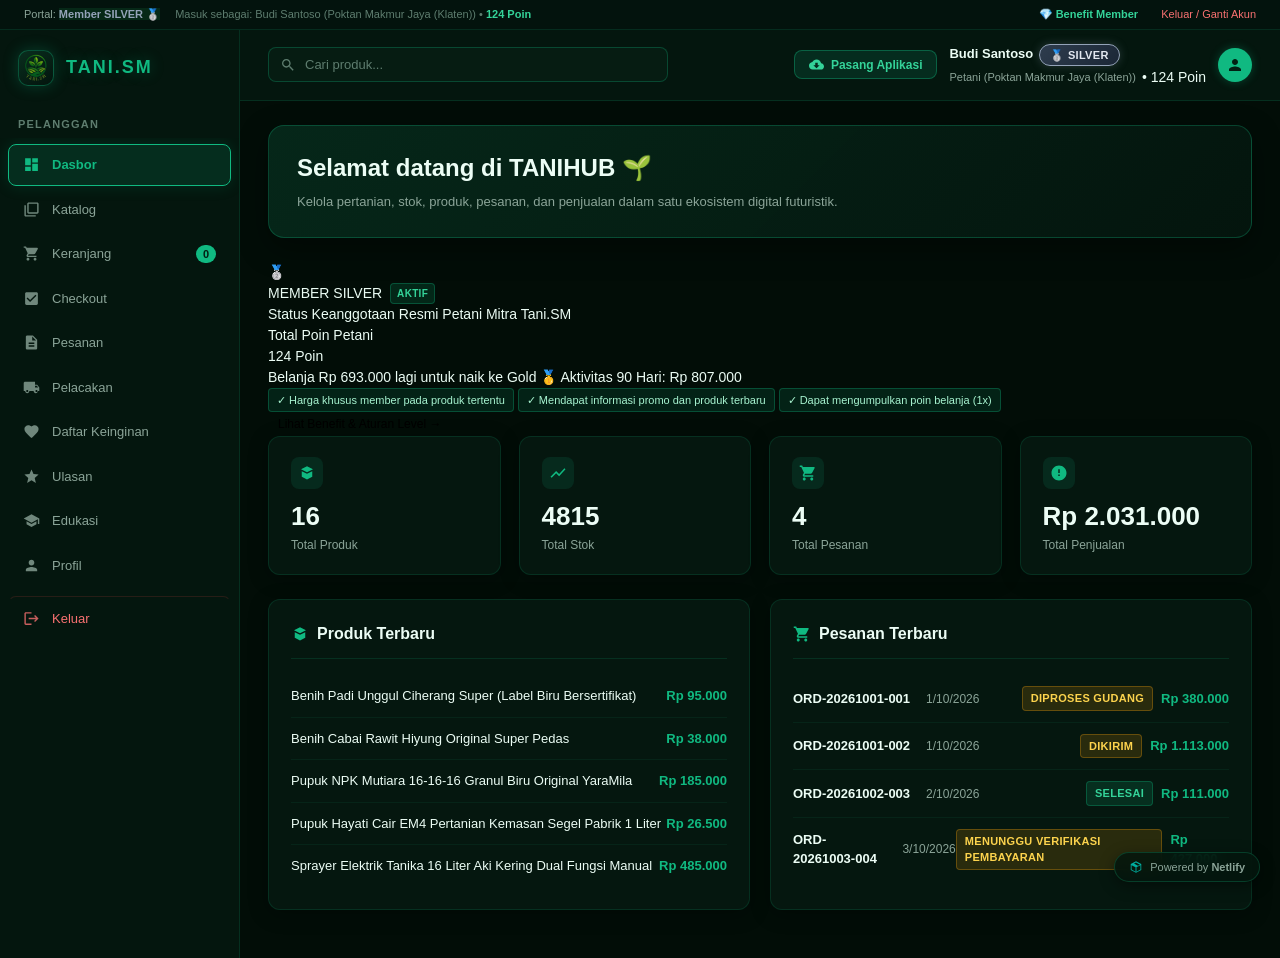
==== commit 83bf3dc3: "revisi master dan penambahan beberapa fitur" ====
--- a/admin.html
+++ b/admin.html
@@ -69,10 +69,10 @@
           <span>Dasbor</span>
         </div>
 
-        <!-- 2. Pelanggan -->
+        <!-- 2. Pelanggan & Member -->
         <div class="admin-nav-item" data-view="pelanggan">
           <svg viewBox="0 0 24 24"><path d="M16 11c1.66 0 2.99-1.34 2.99-3S17.66 5 16 5c-1.66 0-3 1.34-3 3s1.34 3 3 3zm-8 0c1.66 0 2.99-1.34 2.99-3S9.66 5 8 5C6.34 5 5 6.34 5 3s1.34 3 3 3zm0 2c-2.33 0-7 1.17-7 3.5V19h14v-2.5c0-2.33-4.67-3.5-7-3.5zm8 0c-.29 0-.62.02-.97.05 1.16.84 1.97 1.97 1.97 3.45V19h6v-2.5c0-2.33-4.67-3.5-7-3.5z"/></svg>
-          <span>Pelanggan</span>
+          <span>Pelanggan & Member</span>
         </div>
 
         <!-- 3. Produk -->
@@ -257,25 +257,138 @@
         <!-- ==========================================
              2. PELANGGAN
              ========================================== -->
+        <!-- ==========================================
+             2. PELANGGAN & MEMBER
+             ========================================== -->
         <section id="admin-view-pelanggan" class="admin-view">
           <div class="admin-card">
             <div class="admin-card-header">
-              <span class="admin-card-title">Data Petani & Pelanggan Terdaftar</span>
-              <div class="admin-card-actions">
-                <button class="btn btn-primary btn-sm" onclick="AdminApp.openAddCustomerModal()">+ Tambah Data Petani</button>
-              </div>
-            </div>
+              <div>
+                <span class="admin-card-title">Data Petani & Manajemen Member</span>
+                <p style="font-size: 12px; color: #8BA498; margin-top: 3px;">
+                  Tingkat Member (Silver, Gold, Platinum) otomatis terhitung berdasarkan aktivitas transaksi dalam periode evaluasi.
+                </p>
+              </div>
+              <div class="admin-card-actions" style="display: flex; gap: 8px; flex-wrap: wrap;">
+                <button class="btn btn-secondary btn-sm" onclick="AdminApp.runPeriodicEvaluation()" title="Evaluasi ulang level semua member berdasarkan transaksi">
+                  🔄 Evaluasi Berkala Semua Member
+                </button>
+                <button class="btn btn-secondary btn-sm" onclick="AdminApp.toggleMemberSettingsCard()">
+                  ⚙️ Aturan Level & Benefit
+                </button>
+                <button class="btn btn-primary btn-sm" onclick="AdminApp.openAddCustomerModal()">
+                  + Tambah Data Petani
+                </button>
+              </div>
+            </div>
+
+            <!-- Member Settings Form Card (Bisa diubah fleksibel oleh Admin) -->
+            <div id="admin-member-settings-card" style="display: none; background: #04160E; border: 1px solid rgba(16, 185, 129, 0.3); border-radius: 8px; padding: 18px; margin: 16px 20px;">
+              <div style="display: flex; justify-content: space-between; align-items: center; margin-bottom: 14px; border-bottom: 1px solid rgba(16, 185, 129, 0.2); padding-bottom: 10px;">
+                <div>
+                  <h4 style="margin: 0; color: #34D399; font-size: 15px;">⚙️ Konfigurasi Aturan Level Member & Benefit</h4>
+                  <p style="margin: 4px 0 0 0; font-size: 12px; color: #8BA498;">
+                    Admin dapat mengubah persentase diskon, minimal transaksi, multiplier poin, dan produk bonus kapan saja.
+                  </p>
+                </div>
+                <button type="button" class="btn btn-secondary btn-sm" onclick="AdminApp.toggleMemberSettingsCard()">Tutup</button>
+              </div>
+
+              <form onsubmit="AdminApp.saveMemberSettingsForm(event)">
+                <div style="display: grid; grid-template-columns: repeat(auto-fit, minmax(220px, 1fr)); gap: 14px;">
+                  <!-- 1. Threshold Gold -->
+                  <div class="form-group">
+                    <label class="form-label">Minimal Belanja Level GOLD 🥇 (Rp):</label>
+                    <input type="number" id="setting-gold-min-spend" class="form-input" required>
+                    <span style="font-size: 11px; color: #5E7D6F;">Silver = Member Baru / s.d batas ini</span>
+                  </div>
+
+                  <!-- 2. Threshold Platinum -->
+                  <div class="form-group">
+                    <label class="form-label">Minimal Belanja Level PLATINUM 💎 (Rp):</label>
+                    <input type="number" id="setting-platinum-min-spend" class="form-input" required>
+                    <span style="font-size: 11px; color: #5E7D6F;">Mencapai akumulasi belanja lebih tinggi</span>
+                  </div>
+
+                  <!-- 3. Periode Evaluasi -->
+                  <div class="form-group">
+                    <label class="form-label">Periode Evaluasi Aktivitas (Hari):</label>
+                    <input type="number" id="setting-eval-days" class="form-input" min="7" max="365" required>
+                    <span style="font-size: 11px; color: #5E7D6F;">Contoh: 90 hari terakhir (3 bulan)</span>
+                  </div>
+
+                  <!-- 4. Diskon Gold -->
+                  <div class="form-group">
+                    <label class="form-label">Diskon Khusus Member GOLD (%):</label>
+                    <input type="number" id="setting-gold-disc" class="form-input" min="0" max="50" step="0.5" required>
+                    <span style="font-size: 11px; color: #5E7D6F;">Standar: 5% produk eligible</span>
+                  </div>
+
+                  <!-- 5. Diskon Platinum -->
+                  <div class="form-group">
+                    <label class="form-label">Diskon Khusus Member PLATINUM (%):</label>
+                    <input type="number" id="setting-platinum-disc" class="form-input" min="0" max="50" step="0.5" required>
+                    <span style="font-size: 11px; color: #5E7D6F;">Standar: 10% produk eligible</span>
+                  </div>
+
+                  <!-- 6. Max Discount Cap -->
+                  <div class="form-group">
+                    <label class="form-label">Maksimal Potongan Diskon (Cap Rp):</label>
+                    <input type="number" id="setting-max-disc-cap" class="form-input" required>
+                    <span style="font-size: 11px; color: #5E7D6F;">Mencegah sistem merugikan perusahaan</span>
+                  </div>
+
+                  <!-- 7. Multiplier Poin Silver -->
+                  <div class="form-group">
+                    <label class="form-label">Multiplier Poin SILVER (x):</label>
+                    <input type="number" id="setting-point-mult-silver" class="form-input" min="1" max="5" step="0.1" required>
+                  </div>
+
+                  <!-- 8. Multiplier Poin Gold -->
+                  <div class="form-group">
+                    <label class="form-label">Multiplier Poin GOLD (x):</label>
+                    <input type="number" id="setting-point-mult-gold" class="form-input" min="1" max="5" step="0.1" required>
+                  </div>
+
+                  <!-- 9. Multiplier Poin Platinum -->
+                  <div class="form-group">
+                    <label class="form-label">Multiplier Poin PLATINUM (x):</label>
+                    <input type="number" id="setting-point-mult-platinum" class="form-input" min="1" max="5" step="0.1" required>
+                  </div>
+
+                  <!-- 10. Syarat Min Belanja Free Product Platinum -->
+                  <div class="form-group">
+                    <label class="form-label">Min. Transaksi Bonus PLATINUM (Rp):</label>
+                    <input type="number" id="setting-free-min-spend" class="form-input" required>
+                    <span style="font-size: 11px; color: #5E7D6F;">Syarat agar bonus produk aktif (tidak tanpa batas)</span>
+                  </div>
+
+                  <!-- 11. Produk Bonus Terpilih -->
+                  <div class="form-group" style="grid-column: span 2;">
+                    <label class="form-label">Pilihan Produk Bonus Gratis PLATINUM (Ditentukan Admin):</label>
+                    <select id="setting-free-product-id" class="form-select" required></select>
+                    <span style="font-size: 11px; color: #5E7D6F;">Produk promo pilihan admin yang diberikan cuma-cuma (dibatasi 1 unit per transaksi)</span>
+                  </div>
+                </div>
+
+                <div style="margin-top: 16px; display: flex; justify-content: flex-end; gap: 10px;">
+                  <button type="button" class="btn btn-secondary" onclick="AdminApp.resetMemberSettingsDefault()">Reset ke Default</button>
+                  <button type="submit" class="btn btn-primary">Simpan Pengaturan Member</button>
+                </div>
+              </form>
+            </div>
+
             <div class="table-responsive">
               <table class="admin-table">
                 <thead>
                   <tr>
                     <th>ID</th>
-                    <th>Nama Petani / Kelompok Tani</th>
+                    <th>Nama Petani / Poktan</th>
+                    <th>Level Member</th>
+                    <th>Poin Belanja</th>
+                    <th>Total Transaksi</th>
+                    <th>Transaksi Periode (Evaluasi)</th>
                     <th>No. Telepon / WA</th>
-                    <th>Alamat Pengiriman Lahan</th>
-                    <th>Lahan & Komoditas</th>
-                    <th>Total Belanja</th>
-                    <th>Status</th>
                     <th>Aksi</th>
                   </tr>
                 </thead>
@@ -596,12 +709,24 @@
         </div>
         <div style="display: grid; grid-template-columns: 1fr 1fr; gap: 12px;">
           <div class="form-group">
-            <label class="form-label">Harga Jual (Rp):</label>
+            <label class="form-label">Harga Jual Normal (Rp):</label>
             <input type="number" id="form-product-price" class="form-input">
           </div>
           <div class="form-group">
             <label class="form-label">Harga Asli Sebelum Coret (Opsional):</label>
             <input type="number" id="form-product-original-price" class="form-input">
+          </div>
+        </div>
+        <div style="display: grid; grid-template-columns: 1fr 1fr; gap: 12px; background: rgba(16, 185, 129, 0.05); padding: 10px; border-radius: 6px; border: 1px dashed rgba(16, 185, 129, 0.2); margin-bottom: 12px;">
+          <div class="form-group" style="margin-bottom: 0;">
+            <label class="form-label" style="color: #34D399;">Harga Khusus Member (Opsional Rp):</label>
+            <input type="number" id="form-product-member-price" class="form-input" placeholder="Harga spesial member Silver, Gold, Platinum">
+          </div>
+          <div class="form-group" style="margin-bottom: 0; display: flex; flex-direction: column; justify-content: center;">
+            <label style="display: flex; align-items: center; gap: 8px; font-size: 13px; color: #ECFDF5; cursor: pointer; margin-top: 14px;">
+              <input type="checkbox" id="form-product-tier-eligible" checked style="width: 16px; height: 16px;">
+              <span>Berlaku Diskon Tambahan Gold & Platinum</span>
+            </label>
           </div>
         </div>
         <div style="display: grid; grid-template-columns: 1fr 1fr 1fr; gap: 12px;">
@@ -893,6 +1018,44 @@
     </div>
   </div>
 
+  <!-- Modal: Edit Member Tier & Poin -->
+  <div id="modal-edit-member" class="modal-overlay no-print">
+    <div class="modal-box" style="max-width: 480px;">
+      <div class="modal-header">
+        <h3 class="modal-title">Kelola Keanggotaan Member</h3>
+        <span class="modal-close">&times;</span>
+      </div>
+      <div class="modal-body">
+        <input type="hidden" id="edit-member-cust-id">
+        <div style="font-weight: 600; font-size: 15px; margin-bottom: 4px; color: #ECFDF5;" id="edit-member-cust-name"></div>
+        <div style="font-size: 12px; color: #8BA498; margin-bottom: 14px;">Akumulasi Transaksi: <strong id="edit-member-total-spent" style="color: #34D399;"></strong></div>
+
+        <div class="form-group">
+          <label class="form-label">Tingkat Level Member:</label>
+          <select id="edit-member-tier-select" class="form-select">
+            <option value="silver">🥈 SILVER (Member Baru / Standar)</option>
+            <option value="gold">🥇 GOLD (Diskon Khusus & Poin Lebih Banyak)</option>
+            <option value="platinum">💎 PLATINUM (Diskon Tertinggi, Prioritas & Bonus Free Product)</option>
+          </select>
+        </div>
+
+        <div class="form-group">
+          <label class="form-label">Saldo Poin Belanja:</label>
+          <input type="number" id="edit-member-points-input" class="form-input" min="0">
+        </div>
+
+        <div class="form-group">
+          <label class="form-label">Catatan Admin (Opsional):</label>
+          <textarea id="edit-member-notes" class="form-textarea" rows="2" placeholder="Alasan penyesuaian tier atau poin..."></textarea>
+        </div>
+      </div>
+      <div class="modal-footer">
+        <button class="btn btn-secondary btn-modal-cancel">Batal</button>
+        <button class="btn btn-primary" onclick="AdminApp.saveEditMember()">Simpan Perubahan Member</button>
+      </div>
+    </div>
+  </div>
+
   <!-- Modal: Surat Jalan & Invoice -->
   <div id="modal-invoice" class="modal-overlay">
     <div class="modal-box" style="max-width: 800px;">
@@ -901,9 +1064,14 @@
         <span class="modal-close">&times;</span>
       </div>
       <div class="modal-body" id="modal-invoice-content"></div>
-      <div class="modal-footer no-print">
-        <button class="btn btn-secondary btn-modal-cancel">Tutup</button>
-        <button class="btn btn-primary" onclick="window.print()">Cetak Dokumen Surat Jalan</button>
+      <div class="modal-footer no-print" style="display: flex; justify-content: space-between; align-items: center;">
+        <button class="btn btn-primary" id="btn-admin-track-from-invoice" onclick="AdminApp.trackOrderFromInvoice()">
+          🚚 Lacak Pengiriman Kargo &rarr;
+        </button>
+        <div style="display: flex; gap: 8px;">
+          <button class="btn btn-secondary btn-modal-cancel">Tutup</button>
+          <button class="btn btn-outline-emerald" onclick="window.print()">Cetak Dokumen Surat Jalan</button>
+        </div>
       </div>
     </div>
   </div>
--- a/css/admin.css
+++ b/css/admin.css
@@ -913,3 +913,38 @@
   }
 }
 
+/* Member Tier Pills for Admin */
+.member-tier-pill {
+  display: inline-flex;
+  align-items: center;
+  gap: 5px;
+  padding: 3px 10px;
+  border-radius: 20px;
+  font-size: 11px;
+  font-weight: 800;
+  letter-spacing: 0.3px;
+  text-transform: uppercase;
+}
+
+.tier-silver {
+  background: linear-gradient(135deg, rgba(51, 65, 85, 0.9), rgba(30, 41, 59, 0.9));
+  border: 1px solid #94A3B8;
+  color: #E2E8F0 !important;
+  box-shadow: 0 0 10px rgba(148, 163, 184, 0.25);
+}
+
+.tier-gold {
+  background: linear-gradient(135deg, rgba(180, 83, 9, 0.9), rgba(120, 53, 15, 0.9));
+  border: 1px solid #F59E0B;
+  color: #FEF3C7 !important;
+  box-shadow: 0 0 12px rgba(245, 158, 11, 0.35);
+}
+
+.tier-platinum {
+  background: linear-gradient(135deg, rgba(2, 132, 199, 0.9), rgba(3, 105, 161, 0.9));
+  border: 1px solid #38BDF8;
+  color: #E0F2FE !important;
+  box-shadow: 0 0 14px rgba(56, 189, 248, 0.45);
+}
+
+
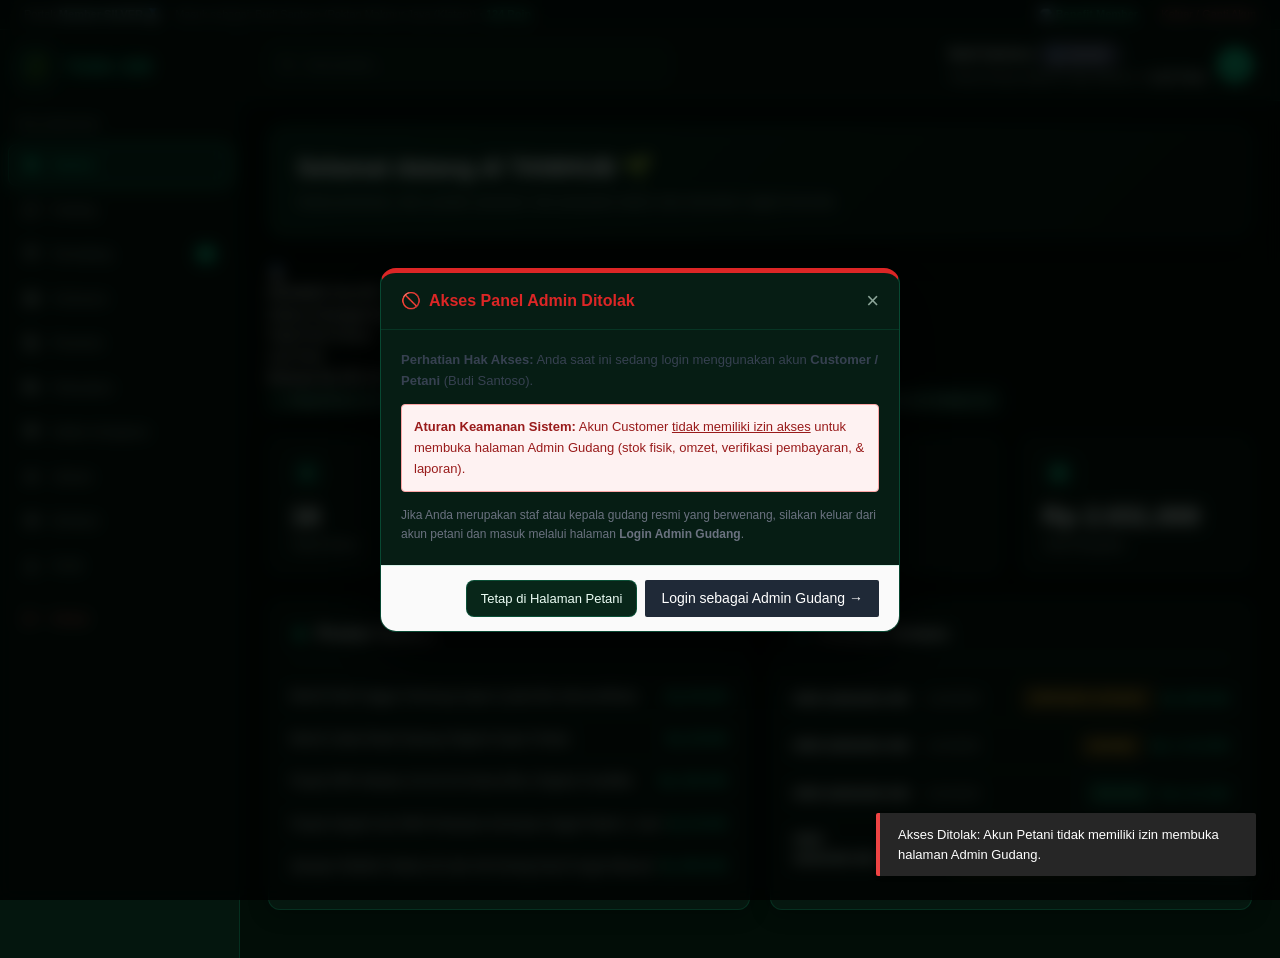
==== commit 9ec8545b: "perbaikan dan penambahan fitur serta clean code" ====
--- a/admin.html
+++ b/admin.html
@@ -13,22 +13,16 @@
   <meta name="apple-mobile-web-app-status-bar-style" content="black-translucent">
   <meta name="apple-mobile-web-app-title" content="TANIHUB">
   <link rel="apple-touch-icon" href="icons/apple-touch-icon.png">
-  <link rel="icon" type="image/svg+xml" href="icons/icon.svg">
   <link rel="icon" type="image/png" sizes="192x192" href="icons/icon-192.png">
 
   <link rel="stylesheet" href="css/common.css">
   <link rel="stylesheet" href="css/admin.css">
   <link rel="stylesheet" href="css/print.css">
-  <script src="js/data.js"></script>
-  <script src="js/store.js"></script>
-  <script src="js/auth.js"></script>
-  <script src="js/pwa.js"></script>
-  <script>
-    // Permission Guard: Customer TIDAK BISA mengakses admin.html
-    if (!TaniAuth.requireAdminAccess()) {
-      document.write('<style>body{display:none;}</style>');
-    }
-  </script>
+  <script src="js/data.js" defer></script>
+  <script src="js/store.js" defer></script>
+  <script src="js/auth.js" defer></script>
+  <script src="js/guard-admin.js" defer></script>
+  <script src="js/pwa.js" defer></script>
 </head>
 <body>
 
@@ -1079,6 +1073,6 @@
   <div id="toast-container" class="no-print"></div>
 
   <!-- Scripts -->
-  <script src="js/admin.js"></script>
+  <script src="js/admin.js" defer></script>
 </body>
 </html>
--- a/css/common.css
+++ b/css/common.css
@@ -2,6 +2,12 @@
    Tani.SM - Common CSS & Design System
    Karakter: E-Commerce Pertanian Nyata, Bersih, Fungsional (Tanpa AI-Slop)
    ========================================================================== */
+
+/* Sembunyikan konten admin selagi guard izin akses berjalan
+   (kelas ditambahkan js/guard-admin.js bila akses ditolak). */
+html.access-denied-pending body {
+  display: none !important;
+}
 
 :root {
   --primary-orange: #EE4D2D;
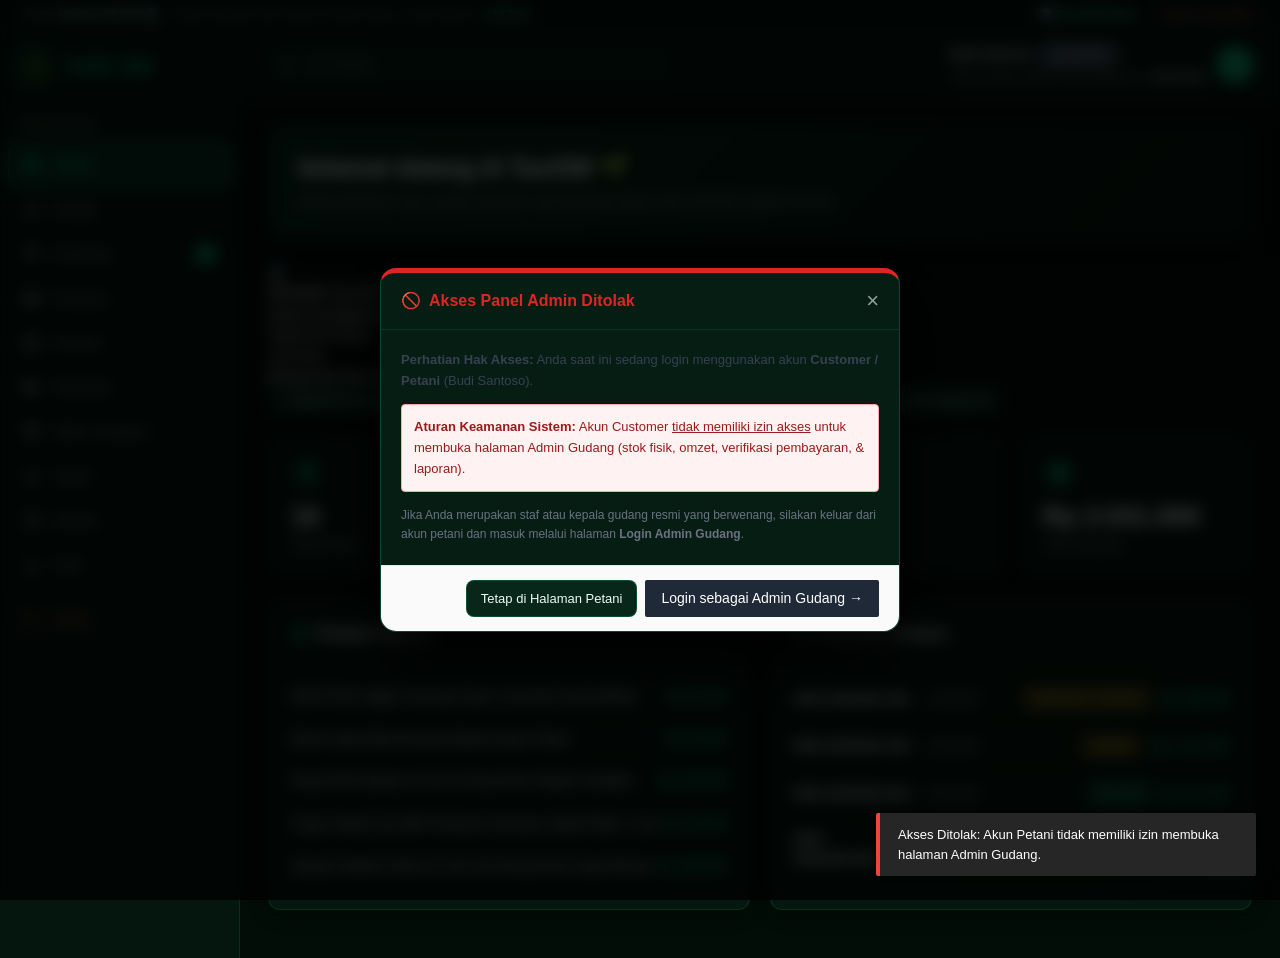
==== commit 152f5dd3: "revisi beberapa revisi nama tani hub ke tani sm" ====
--- a/admin.html
+++ b/admin.html
@@ -3,7 +3,7 @@
 <head>
   <meta charset="UTF-8">
   <meta name="viewport" content="width=device-width, initial-scale=1.0">
-  <title>Admin TANIHUB - Panel Manajemen Ekosistem Digital Pertanian</title>
+  <title>Admin TaniSM - Panel Manajemen Ekosistem Digital Pertanian</title>
 
   <!-- PWA Meta Tags & Manifest -->
   <link rel="manifest" href="manifest.json">
@@ -11,7 +11,7 @@
   <meta name="mobile-web-app-capable" content="yes">
   <meta name="apple-mobile-web-app-capable" content="yes">
   <meta name="apple-mobile-web-app-status-bar-style" content="black-translucent">
-  <meta name="apple-mobile-web-app-title" content="TANIHUB">
+  <meta name="apple-mobile-web-app-title" content="TaniSM">
   <link rel="apple-touch-icon" href="icons/apple-touch-icon.png">
   <link rel="icon" type="image/png" sizes="192x192" href="icons/icon-192.png">
 
@@ -155,7 +155,7 @@
         </div>
 
         <div style="display: flex; align-items: center; gap: 12px;">
-          <button type="button" class="btn-pwa-install no-print" id="pwa-install-header-btn-admin" onclick="window.triggerPwaInstall()" title="Pasang Aplikasi TANIHUB di Desktop atau HP">
+          <button type="button" class="btn-pwa-install no-print" id="pwa-install-header-btn-admin" onclick="window.triggerPwaInstall()" title="Pasang Aplikasi TaniSM di Desktop atau HP">
             <svg viewBox="0 0 24 24" style="width: 15px; height: 15px; fill: currentColor;"><path d="M19.35 10.04C18.67 6.59 15.64 4 12 4 9.11 4 6.6 5.64 5.35 8.04 2.34 8.36 0 10.91 0 14c0 3.31 2.69 6 6 6h13c2.76 0 5-2.24 5-5 0-2.64-2.05-4.78-4.65-4.96zM17 13l-5 5-5-5h3V9h4v4h3z"/></svg>
             <span>Pasang Aplikasi</span>
           </button>
@@ -181,7 +181,7 @@
         <section id="admin-view-dasbor" class="admin-view active">
           <!-- Welcome Hero Banner -->
           <div class="hero-welcome-card">
-            <h1 class="hero-welcome-title">Selamat datang di TANIHUB 🌱</h1>
+            <h1 class="hero-welcome-title">Selamat datang di TaniSM 🌱</h1>
             <p class="hero-welcome-sub">Kelola pertanian, stok, produk, pesanan, dan penjualan dalam satu ekosistem digital futuristik.</p>
           </div>
 
@@ -454,7 +454,7 @@
         <section id="admin-view-stok" class="admin-view">
           <div class="admin-card">
             <div class="admin-card-header">
-              <span class="admin-card-title">Status Stok Fisik Pergudangan TANIHUB</span>
+              <span class="admin-card-title">Status Stok Fisik Pergudangan TaniSM</span>
             </div>
             <div class="table-responsive">
               <table class="admin-table">
--- a/css/admin.css
+++ b/css/admin.css
@@ -1,5 +1,5 @@
 /* ==========================================================================
-   Tani.SM / TANIHUB - Admin Futuristic Dark Emerald Portal Styles
+   Tani.SM / TaniSM - Admin Futuristic Dark Emerald Portal Styles
    Tema: Dark Emerald, Glassmorphism, Bersih, Modern, Minimal Emoji
    ========================================================================== */
 
